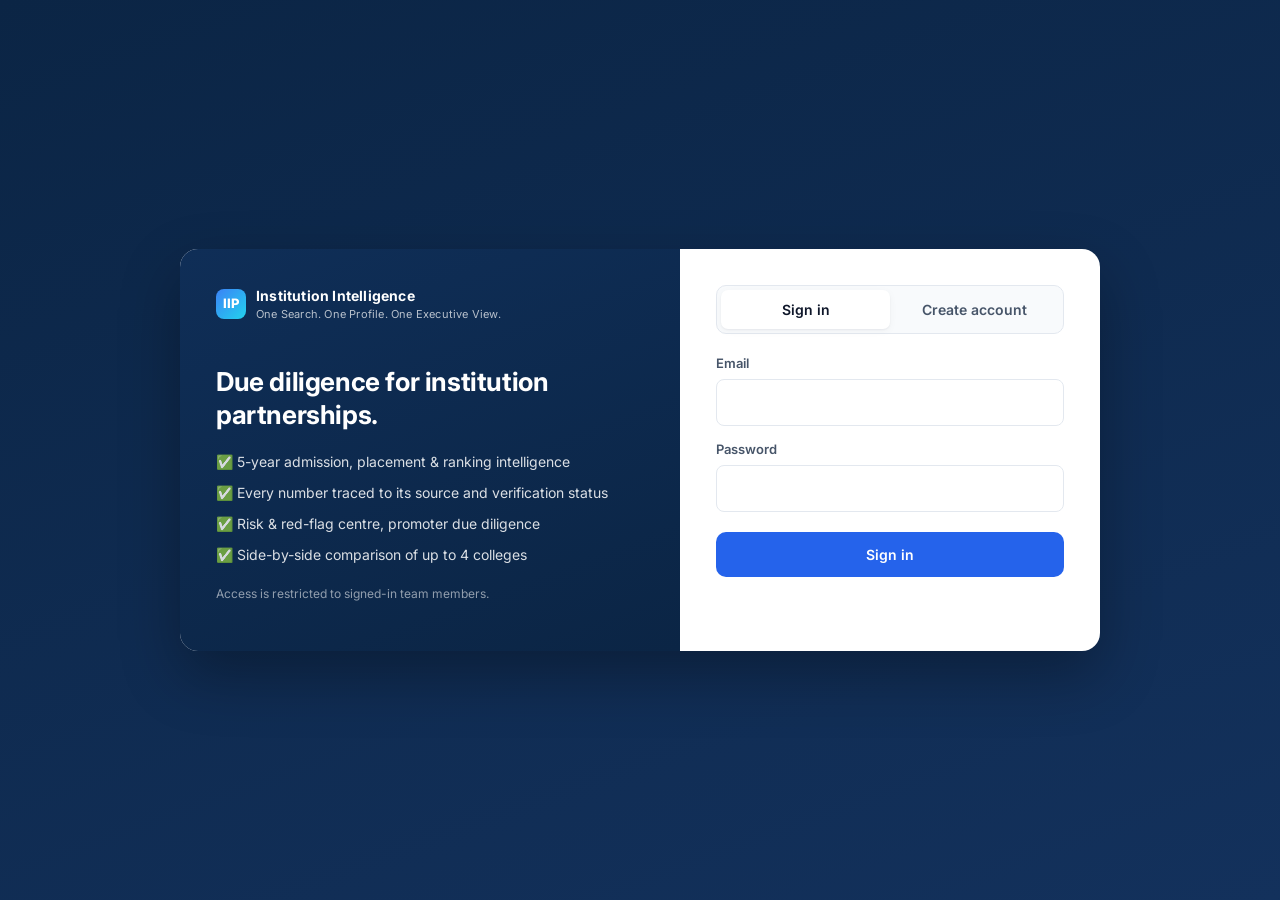
==== frontend/index.html @ e21bea40 "Institution Intelligence Platform: frontend, Flask API, Supabase schema, deploy config Co-Authored-B" ====
<!DOCTYPE html>
<html lang="en">
<head>
  <meta charset="UTF-8">
  <meta name="viewport" content="width=device-width, initial-scale=1.0">
  <title>Institution Intelligence Platform</title>
  <link rel="preconnect" href="https://fonts.googleapis.com">
  <link href="https://fonts.googleapis.com/css2?family=Inter:wght@400;500;600;700;800&display=swap" rel="stylesheet">
  <link rel="stylesheet" href="css/styles.css">
</head>
<body>
  <header class="topbar">
    <a class="logo" href="index.html">
      <span class="logo-mark">IIP</span>
      <span>Institution Intelligence<small>One Search. One Profile. One Executive View.</small></span>
    </a>
    <nav class="topnav">
      <a href="index.html" class="active">Search</a>
      <a href="compare.html">Compare</a>
    </nav>
    <div class="user-menu" id="userMenu"></div>
  </header>
  <div class="sample-banner">Showing fictional sample data. No real institutions, people or organisations are represented.</div>

  <section class="hero">
    <span class="tagline">🔎 College Intelligence</span>
    <h1>Search College / Institute / University</h1>
    <p>Verify the institution, analyse 5-year performance, identify risks and assess commercial potential.</p>
  </section>

  <div class="search-panel">
    <form class="search-row" id="searchForm" autocomplete="off">
      <input id="q" type="search" placeholder="Enter College Name / AISHE Code / University / City / Promoter" aria-label="Search institutions">
      <button class="btn" type="submit">Search</button>
    </form>
    <div class="suggest" id="suggest"></div>
    <div class="chips" id="fieldChips">
      <button type="button" class="chip active" data-field="all">All fields</button>
      <button type="button" class="chip" data-field="name">College name</button>
      <button type="button" class="chip" data-field="university">University</button>
      <button type="button" class="chip" data-field="aishe">AISHE code</button>
      <button type="button" class="chip" data-field="city">City / State</button>
      <button type="button" class="chip" data-field="promoter">Promoter / Trust</button>
    </div>
  </div>

  <main class="container">
    <div class="workflow">
      <span>Search college</span><b>→</b><span>Verify institution</span><b>→</b><span>Analyse 5-year performance</span><b>→</b>
      <span>Identify risks</span><b>→</b><span>Assess commercial potential</span><b>→</b><span>Executive brief</span><b>→</b><span>Partnership decision</span>
    </div>

    <div class="section-head" style="margin-top:28px">
      <h2 id="resultsTitle">All institutions</h2>
      <span class="muted small" id="resultsCount"></span>
    </div>
    <div class="results" id="results"><div class="loading">Loading…</div></div>

    <div class="sources-grid">
      <div class="source-layer"><h4>🏛 Government / Regulatory</h4><ul><li>UGC, AISHE, AICTE</li><li>NAAC, NIRF, NBA</li><li>Statutory councils (PCI, BCI…)</li></ul></div>
      <div class="source-layer"><h4>🎓 University</h4><ul><li>Admission / registration portal</li><li>Affiliation & approved intake</li><li>Results portal</li></ul></div>
      <div class="source-layer"><h4>🏫 Institution</h4><ul><li>Website & mandatory disclosures</li><li>Placement reports</li><li>Annual reports</li></ul></div>
      <div class="source-layer"><h4>⚖️ Public records</h4><ul><li>Court records, regulatory orders</li><li>Government notices</li><li>Trust / corporate filings</li></ul></div>
      <div class="source-layer"><h4>🔒 Internal intelligence</h4><ul><li>Campus visits</li><li>Management discussions</li><li>Financials & partnership history</li></ul></div>
    </div>
  </main>

  <div class="compare-tray" id="compareTray" hidden></div>

  <footer class="footer">Institution Intelligence Platform · College project prototype</footer>

  <script src="js/config.js"></script>
  <script src="js/utils.js"></script>
  <script src="js/auth.js"></script>
  <script src="js/api.js"></script>
  <script src="js/risk.js"></script>
  <script src="js/charts.js"></script>
  <script src="js/search.js"></script>
</body>
</html>
---- frontend/css/styles.css ----
:root {
  --bg: #f4f6fa;
  --surface: #ffffff;
  --surface-2: #f8fafc;
  --border: #e3e8ef;
  --text: #0f172a;
  --text-2: #475569;
  --muted: #94a3b8;
  --brand: #0b2545;
  --brand-2: #13315c;
  --accent: #2563eb;
  --accent-soft: #e8efff;

  --green: #15803d;  --green-soft: #e7f6ec;
  --amber: #b45309;  --amber-soft: #fdf3e2;
  --red: #b91c1c;    --red-soft: #fdecec;
  --blue: #1d4ed8;   --blue-soft: #e8efff;
  --purple: #6d28d9; --purple-soft: #f1ebfe;

  --c1: #2563eb; --c2: #93b4f5; --c3: #0d9488; --c4: #f59e0b; --c5: #8b5cf6; --c6: #94a3b8;

  --radius: 12px;
  --shadow: 0 1px 2px rgba(15, 23, 42, .05), 0 2px 8px rgba(15, 23, 42, .04);
  --font: 'Inter', system-ui, -apple-system, 'Segoe UI', Roboto, sans-serif;
}

* { box-sizing: border-box; }
html { scroll-behavior: smooth; }
body { margin: 0; font-family: var(--font); background: var(--bg); color: var(--text); font-size: 14px; line-height: 1.5; }
a { color: var(--accent); text-decoration: none; }
a:hover { text-decoration: underline; }
h1, h2, h3, h4 { margin: 0; line-height: 1.25; }
.muted { color: var(--muted); }
.small { font-size: 12px; }
.num { font-variant-numeric: tabular-nums; }

/* ---------- Top bar ---------- */
.topbar {
  background: var(--brand); color: #fff; height: 60px; padding: 0 24px;
  display: flex; align-items: center; gap: 24px; position: sticky; top: 0; z-index: 50;
}
.logo { display: flex; align-items: center; gap: 10px; color: #fff; font-weight: 700; letter-spacing: .2px; }
.logo:hover { text-decoration: none; }
.logo-mark { width: 30px; height: 30px; border-radius: 8px; background: linear-gradient(135deg, #3b82f6, #22d3ee); display: grid; place-items: center; font-size: 13px; font-weight: 800; }
.logo small { display: block; font-weight: 400; font-size: 11px; opacity: .7; }
.topbar-search { flex: 1; max-width: 420px; position: relative; }
.topbar-search input { width: 100%; padding: 9px 14px 9px 36px; border-radius: 8px; border: 1px solid rgba(255,255,255,.15); background: rgba(255,255,255,.08); color: #fff; font: inherit; }
.topbar-search input::placeholder { color: rgba(255,255,255,.55); }
.topbar-search::before { content: '🔍'; position: absolute; left: 11px; top: 8px; font-size: 13px; opacity: .7; }

.sample-banner { background: var(--amber-soft); color: var(--amber); text-align: center; font-size: 12px; padding: 6px 16px; border-bottom: 1px solid #f6dfb5; }

/* ---------- Home ---------- */
.hero { background: linear-gradient(160deg, var(--brand) 0%, var(--brand-2) 100%); color: #fff; padding: 56px 24px 88px; text-align: center; }
.hero h1 { font-size: 34px; font-weight: 800; letter-spacing: -.5px; }
.hero p { color: rgba(255,255,255,.75); margin: 10px 0 0; font-size: 15px; }
.tagline { display: inline-block; margin-bottom: 14px; padding: 4px 12px; border-radius: 999px; background: rgba(255,255,255,.1); font-size: 12px; letter-spacing: .5px; text-transform: uppercase; }

.search-panel { max-width: 820px; margin: -52px auto 0; background: var(--surface); border-radius: 16px; box-shadow: 0 12px 32px rgba(15,23,42,.12); padding: 20px; position: relative; z-index: 2; }
.search-row { display: flex; gap: 10px; }
.search-row input { flex: 1; font: inherit; font-size: 16px; padding: 14px 16px; border: 1px solid var(--border); border-radius: 10px; outline: none; }
.search-row input:focus { border-color: var(--accent); box-shadow: 0 0 0 3px var(--accent-soft); }
.btn { font: inherit; font-weight: 600; border: 0; border-radius: 10px; padding: 0 22px; cursor: pointer; background: var(--accent); color: #fff; }
.btn:hover { filter: brightness(1.08); }
.btn-ghost { background: var(--surface); color: var(--text); border: 1px solid var(--border); padding: 8px 14px; border-radius: 8px; font-weight: 500; }
.chips { display: flex; flex-wrap: wrap; gap: 8px; margin-top: 14px; }
.chip { border: 1px solid var(--border); background: var(--surface-2); border-radius: 999px; padding: 5px 12px; font: inherit; font-size: 13px; cursor: pointer; color: var(--text-2); }
.chip.active { background: var(--accent); border-color: var(--accent); color: #fff; }
.suggest { position: absolute; left: 20px; right: 20px; top: 74px; background: var(--surface); border: 1px solid var(--border); border-radius: 10px; box-shadow: var(--shadow); overflow: hidden; display: none; z-index: 5; }
.suggest a { display: flex; justify-content: space-between; padding: 10px 14px; color: var(--text); border-bottom: 1px solid var(--border); }
.suggest a:hover, .suggest a.hl { background: var(--accent-soft); text-decoration: none; }
.suggest a span { color: var(--muted); font-size: 12px; }

.container { max-width: 1180px; margin: 0 auto; padding: 32px 24px 64px; }
.section-head { display: flex; align-items: baseline; justify-content: space-between; margin-bottom: 14px; }
.section-head h2 { font-size: 18px; }

.workflow { display: flex; flex-wrap: wrap; gap: 6px; align-items: center; justify-content: center; margin: 28px 0 8px; color: var(--text-2); font-size: 12px; }
.workflow span { background: var(--surface); border: 1px solid var(--border); padding: 5px 10px; border-radius: 6px; }
.workflow b { color: var(--muted); font-weight: 400; }

.results { display: grid; grid-template-columns: repeat(auto-fill, minmax(340px, 1fr)); gap: 16px; }
.inst-card { background: var(--surface); border: 1px solid var(--border); border-radius: var(--radius); padding: 18px; box-shadow: var(--shadow); color: var(--text); display: block; transition: transform .15s, box-shadow .15s; }
.inst-card:hover { text-decoration: none; transform: translateY(-2px); box-shadow: 0 8px 20px rgba(15,23,42,.08); }
.inst-card h3 { font-size: 15px; }
.inst-card .meta { color: var(--text-2); font-size: 12px; margin: 4px 0 14px; }
.inst-card .stats { display: grid; grid-template-columns: repeat(3, 1fr); gap: 10px; border-top: 1px solid var(--border); padding-top: 12px; }
.inst-card .stats div { font-size: 11px; color: var(--muted); text-transform: uppercase; letter-spacing: .4px; }
.inst-card .stats b { display: block; font-size: 16px; color: var(--text); text-transform: none; letter-spacing: 0; }
.card-top { display: flex; justify-content: space-between; gap: 12px; align-items: flex-start; }
.empty { text-align: center; padding: 48px; color: var(--text-2); background: var(--surface); border: 1px dashed var(--border); border-radius: var(--radius); }

.sources-grid { display: grid; grid-template-columns: repeat(auto-fit, minmax(200px, 1fr)); gap: 12px; margin-top: 40px; }
.source-layer { background: var(--surface); border: 1px solid var(--border); border-radius: var(--radius); padding: 14px 16px; }
.source-layer h4 { font-size: 13px; margin-bottom: 6px; }
.source-layer ul { margin: 0; padding-left: 16px; color: var(--text-2); font-size: 12px; }

/* ---------- Pills / badges ---------- */
.pill { display: inline-flex; align-items: center; gap: 5px; padding: 3px 10px; border-radius: 999px; font-size: 12px; font-weight: 600; white-space: nowrap; }
.pill.red, .flag.critical { background: var(--red-soft); color: var(--red); }
.pill.amber, .flag.attention { background: var(--amber-soft); color: var(--amber); }
.pill.green, .flag.ok { background: var(--green-soft); color: var(--green); }
.pill.blue { background: var(--blue-soft); color: var(--blue); }
.pill.grey { background: var(--surface-2); color: var(--text-2); border: 1px solid var(--border); }

.badge { display: inline-block; font-size: 11px; font-weight: 600; padding: 2px 8px; border-radius: 6px; white-space: nowrap; }
.st-verified { background: var(--green-soft); color: var(--green); }
.st-govt { background: var(--blue-soft); color: var(--blue); }
.st-self { background: var(--amber-soft); color: var(--amber); }
.st-unverified { background: var(--red-soft); color: var(--red); }
.st-internal { background: var(--purple-soft); color: var(--purple); }

/* Evidence value with tooltip */
.ev { position: relative; cursor: help; border-bottom: 1px dotted var(--muted); white-space: nowrap; outline: none; }
.ev-dot { display: inline-block; width: 7px; height: 7px; border-radius: 50%; margin-left: 5px; vertical-align: middle; position: relative; top: -1px; }
.ev-dot.st-verified { background: var(--green); }
.ev-dot.st-govt { background: var(--blue); }
.ev-dot.st-self { background: #f59e0b; }
.ev-dot.st-unverified { background: var(--red); }
.ev-dot.st-internal { background: var(--purple); }
.ev-tip { display: none; position: absolute; bottom: calc(100% + 8px); left: 50%; transform: translateX(-50%); background: #0f172a; color: #e2e8f0; font-size: 11.5px; font-weight: 400; line-height: 1.5; padding: 8px 10px; border-radius: 8px; white-space: nowrap; z-index: 40; box-shadow: 0 6px 16px rgba(0,0,0,.2); text-align: left; }
.ev-tip b { color: #fff; }
.ev:hover .ev-tip, .ev:focus .ev-tip { display: block; }

/* ---------- Profile layout ---------- */
.layout { display: grid; grid-template-columns: 220px 1fr; gap: 24px; max-width: 1320px; margin: 0 auto; padding: 24px; }
.sidenav { position: sticky; top: 84px; align-self: start; }
.sidenav a { display: flex; gap: 10px; align-items: center; padding: 8px 12px; border-radius: 8px; color: var(--text-2); font-size: 13px; }
.sidenav a:hover { background: var(--surface); text-decoration: none; color: var(--text); }
.sidenav a.active { background: var(--accent-soft); color: var(--accent); font-weight: 600; }
.sidenav .count { margin-left: auto; font-size: 11px; font-weight: 700; padding: 0 6px; border-radius: 999px; background: var(--red-soft); color: var(--red); }
.sidenav-actions { margin-top: 16px; padding-top: 16px; border-top: 1px solid var(--border); display: grid; gap: 8px; }

.profile-head { background: var(--surface); border: 1px solid var(--border); border-radius: var(--radius); padding: 22px 24px; box-shadow: var(--shadow); display: flex; gap: 20px; justify-content: space-between; align-items: flex-start; margin-bottom: 20px; }
.profile-head h1 { font-size: 22px; letter-spacing: -.3px; }
.profile-head .meta { color: var(--text-2); margin-top: 6px; display: flex; flex-wrap: wrap; gap: 6px 16px; font-size: 13px; }
.breadcrumb { font-size: 12px; color: var(--muted); margin-bottom: 8px; }

.card { background: var(--surface); border: 1px solid var(--border); border-radius: var(--radius); box-shadow: var(--shadow); padding: 20px 22px; margin-bottom: 20px; scroll-margin-top: 80px; }
.card > h2 { font-size: 17px; display: flex; align-items: center; gap: 10px; margin-bottom: 4px; }
.card > .sub { color: var(--text-2); font-size: 13px; margin: 0 0 18px; }
.card h3 { font-size: 13px; text-transform: uppercase; letter-spacing: .5px; color: var(--text-2); margin: 22px 0 10px; }

.grid-2 { display: grid; grid-template-columns: 1fr 1fr; gap: 20px; }
.grid-3 { display: grid; grid-template-columns: repeat(3, 1fr); gap: 16px; }
.grid-4 { display: grid; grid-template-columns: repeat(4, 1fr); gap: 12px; }

.kpi { background: var(--surface-2); border: 1px solid var(--border); border-radius: 10px; padding: 12px 14px; }
.kpi .k-label { font-size: 11px; text-transform: uppercase; letter-spacing: .5px; color: var(--muted); font-weight: 600; }
.kpi .k-value { font-size: 20px; font-weight: 700; margin-top: 4px; display: flex; align-items: center; gap: 8px; }
.kpi .k-sub { font-size: 12px; color: var(--text-2); margin-top: 2px; }

.panel { border: 1px solid var(--border); border-radius: 10px; padding: 14px 16px; }
.panel h4 { font-size: 12px; text-transform: uppercase; letter-spacing: .5px; color: var(--text-2); margin-bottom: 10px; }

/* Executive view */
.exec-grid { display: grid; grid-template-columns: 1.1fr 1fr 1fr; gap: 16px; }
.kv { width: 100%; border-collapse: collapse; }
.kv td { padding: 6px 0; border-bottom: 1px solid var(--border); vertical-align: top; }
.kv tr:last-child td { border-bottom: 0; }
.kv td:first-child { color: var(--text-2); width: 50%; }
.kv td:last-child { font-weight: 600; text-align: right; }
.reg-strip { display: flex; flex-wrap: wrap; gap: 8px; }
.ceo { display: grid; grid-template-columns: repeat(5, 1fr); gap: 10px; margin-top: 16px; }
.ceo div { background: var(--brand); color: #fff; border-radius: 10px; padding: 12px; text-align: center; }
.ceo span { display: block; font-size: 11px; opacity: .7; text-transform: uppercase; letter-spacing: .5px; }
.ceo b { display: block; font-size: 15px; margin-top: 4px; }
.risk-list { list-style: none; margin: 0; padding: 0; display: grid; gap: 6px; }
.risk-list li { font-size: 13px; padding: 6px 10px; border-radius: 8px; }

.trend { font-weight: 800; }
.trend.up { color: var(--green); }
.trend.down { color: var(--red); }
.trend.flat { color: var(--amber); }

/* Tables */
.table-wrap { overflow-x: auto; }
table.data { width: 100%; border-collapse: collapse; font-size: 13px; }
table.data th { text-align: left; font-size: 11px; text-transform: uppercase; letter-spacing: .5px; color: var(--text-2); font-weight: 600; padding: 9px 10px; background: var(--surface-2); border-bottom: 1px solid var(--border); white-space: nowrap; }
table.data td { padding: 10px; border-bottom: 1px solid var(--border); }
table.data td:first-child { white-space: nowrap; }
table.data td.r, table.data th.r { text-align: right; }
table.data tr:last-child td { border-bottom: 0; }
table.data tr.dim td { color: var(--muted); }

/* Variance callout */
.variance { display: grid; grid-template-columns: repeat(3, 1fr) 1.4fr; border: 1px solid var(--border); border-radius: 10px; overflow: hidden; }
.variance > div { padding: 14px 16px; border-right: 1px solid var(--border); }
.variance > div:last-child { border-right: 0; }
.variance .k-label { font-size: 11px; text-transform: uppercase; letter-spacing: .5px; color: var(--muted); font-weight: 600; }
.variance .k-value { font-size: 20px; font-weight: 700; margin-top: 4px; }
.variance .verdict { display: flex; align-items: center; }

/* Charts */
.chart { width: 100%; height: auto; display: block; }
.chart .grid { stroke: var(--border); }
.chart .axis { fill: var(--muted); font-size: 14px; font-family: var(--font); }
.chart .pt-label { fill: var(--text-2); font-size: 13px; font-weight: 600; font-family: var(--font); }
.chart .line { fill: none; stroke-width: 2.5; }
.chart .line.dashed { stroke-dasharray: 6 5; }
.legend { display: flex; flex-wrap: wrap; gap: 14px; font-size: 12px; color: var(--text-2); margin-top: 6px; }
.legend i { display: inline-block; width: 12px; height: 10px; border-radius: 3px; margin-right: 6px; vertical-align: middle; }
.donut-wrap { display: flex; align-items: center; gap: 20px; }
.donut { width: 140px; flex-shrink: 0; }
.donut-legend { list-style: none; padding: 0; margin: 0; display: grid; gap: 6px; flex: 1; font-size: 13px; }
.donut-legend li { display: flex; align-items: center; gap: 8px; }
.donut-legend i { width: 10px; height: 10px; border-radius: 3px; }
.donut-legend b { margin-left: auto; }
.hbars { display: grid; gap: 8px; }
.hbar { display: grid; grid-template-columns: minmax(90px, 32%) 1fr 72px; gap: 10px; align-items: center; font-size: 13px; }
.hbar-label { line-height: 1.6; }
.hbar-track { height: 10px; background: var(--surface-2); border: 1px solid var(--border); border-radius: 999px; overflow: hidden; }
.hbar-fill { display: block; height: 100%; background: var(--c1); border-radius: 999px; }
.hbar-fill.warn { background: var(--c4); }
.hbar-fill.bad { background: var(--red); }
.hbar-val { text-align: right; font-variant-numeric: tabular-nums; color: var(--text-2); }
.spark { width: 90px; height: 26px; }
.spark polyline { fill: none; stroke-width: 2; }

.tag { font-size: 10px; font-weight: 700; padding: 1px 6px; border-radius: 4px; margin-left: 6px; text-transform: uppercase; }
.tag.new { background: var(--green-soft); color: var(--green); }
.tag.disc { background: var(--red-soft); color: var(--red); }

/* NIRF timeline */
.timeline { display: grid; grid-template-columns: 140px repeat(5, 1fr); align-items: center; gap: 0; border: 1px solid var(--border); border-radius: 10px; overflow: hidden; }
.timeline > div { padding: 10px 12px; border-bottom: 1px solid var(--border); font-size: 13px; text-align: center; }
.timeline > div.tl-cat { text-align: left; font-weight: 600; background: var(--surface-2); }
.timeline > div.tl-head { background: var(--surface-2); font-size: 11px; color: var(--text-2); font-weight: 600; text-transform: uppercase; }
.timeline .nr { color: var(--muted); }
.timeline .rk { font-weight: 700; color: var(--accent); }

/* Recruiter chips */
.tags { display: flex; flex-wrap: wrap; gap: 6px; }
.tags span { background: var(--surface-2); border: 1px solid var(--border); padding: 4px 10px; border-radius: 6px; font-size: 12px; }

/* Legal */
.legal-legend { display: grid; grid-template-columns: repeat(4, 1fr); gap: 8px; margin-bottom: 14px; }
.legal-legend div { font-size: 11.5px; color: var(--text-2); padding: 8px 10px; background: var(--surface-2); border-radius: 8px; border: 1px solid var(--border); }
.legal-legend b { display: block; color: var(--text); font-size: 12px; }
.ltype { font-size: 11px; font-weight: 700; padding: 2px 8px; border-radius: 6px; white-space: nowrap; }
.ltype.sev0 { background: var(--green-soft); color: var(--green); }
.ltype.sev1 { background: var(--surface-2); color: var(--text-2); border: 1px solid var(--border); }
.ltype.sev2 { background: var(--amber-soft); color: var(--amber); }
.ltype.sev3, .ltype.sev4 { background: var(--red-soft); color: var(--red); }
.people { display: grid; gap: 6px; }
.people div { display: flex; justify-content: space-between; font-size: 13px; border-bottom: 1px dashed var(--border); padding-bottom: 6px; }
.people span { color: var(--text-2); }
.callout { background: var(--surface-2); border-left: 3px solid var(--accent); padding: 10px 14px; border-radius: 0 8px 8px 0; font-size: 13px; color: var(--text-2); }

/* Risk centre */
.risk-cols { display: grid; grid-template-columns: repeat(3, 1fr); gap: 16px; }
.risk-col h4 { font-size: 13px; margin-bottom: 10px; display: flex; align-items: center; gap: 8px; }
.flag { border-radius: 10px; padding: 10px 12px; margin-bottom: 8px; }
.flag b { display: block; font-size: 13px; }
.flag p { margin: 2px 0 0; font-size: 12px; opacity: .9; }
.flag a { font-size: 11px; color: inherit; text-decoration: underline; }
.criteria { list-style: none; padding: 0; margin: 0; display: grid; gap: 4px; font-size: 13px; }

/* Source filter */
.filter-row { display: flex; gap: 8px; flex-wrap: wrap; margin-bottom: 12px; }

.loading { padding: 80px; text-align: center; color: var(--muted); }
.footer { text-align: center; color: var(--muted); font-size: 12px; padding: 24px; }

/* ---------- Top nav + user menu ---------- */
.topnav { display: flex; gap: 4px; }
.topnav a { color: rgba(255,255,255,.7); padding: 6px 12px; border-radius: 8px; font-weight: 500; }
.topnav a:hover { color: #fff; background: rgba(255,255,255,.08); text-decoration: none; }
.topnav a.active { color: #fff; background: rgba(255,255,255,.14); }
.topbar-search { margin-left: auto; }
.user-menu { margin-left: auto; display: flex; align-items: center; gap: 10px; color: #fff; font-size: 13px; white-space: nowrap; }
.topbar-search + .user-menu { margin-left: 0; }
.avatar { width: 30px; height: 30px; border-radius: 50%; background: linear-gradient(135deg, #3b82f6, #22d3ee); display: grid; place-items: center; font-weight: 700; }
.link-btn { background: none; border: 0; color: inherit; font: inherit; cursor: pointer; text-decoration: underline; opacity: .8; padding: 0; }
.link-btn:hover { opacity: 1; }
.btn { display: inline-flex; align-items: center; justify-content: center; }
a.btn:hover { text-decoration: none; }
.btn.disabled { opacity: .45; cursor: not-allowed; }
.btn-block { width: 100%; padding: 12px; }

/* ---------- Result card + compare toggle ---------- */
.inst-card { position: relative; }
.card-link { color: var(--text); }
.card-link::after { content: ''; position: absolute; inset: 0; border-radius: var(--radius); }
.card-link:hover { text-decoration: none; }
.cmp-toggle { position: relative; z-index: 1; display: inline-flex; align-items: center; gap: 6px; margin-top: 12px; font-size: 12px; color: var(--text-2); cursor: pointer; padding: 4px 10px 4px 6px; border: 1px solid var(--border); border-radius: 999px; background: var(--surface-2); }
.cmp-toggle:has(input:checked) { background: var(--accent-soft); border-color: var(--accent); color: var(--accent); font-weight: 600; }
.compare-tray { position: fixed; bottom: 20px; left: 50%; transform: translateX(-50%); z-index: 60; background: var(--brand); color: #fff; border-radius: 14px; padding: 10px 10px 10px 18px; display: flex; align-items: center; gap: 14px; box-shadow: 0 12px 32px rgba(15,23,42,.3); max-width: calc(100% - 32px); }
.compare-tray[hidden] { display: none; }
.compare-tray .tray-items { display: flex; gap: 6px; flex-wrap: wrap; }
.compare-tray .btn { padding: 9px 18px; }

/* ---------- Compare page ---------- */
.container.wide { max-width: 1320px; }
.picker { display: flex; flex-wrap: wrap; align-items: center; gap: 12px; }
.picker > p { flex-basis: 100%; }
.picker-row { display: flex; flex-wrap: wrap; gap: 8px; flex: 1; }
.picker select { font: inherit; padding: 9px 12px; border: 1px solid var(--border); border-radius: 8px; background: var(--surface); min-width: 280px; }
.pick-chip { display: inline-flex; align-items: center; gap: 8px; padding: 6px 6px 6px 12px; border: 1px solid var(--border); border-radius: 999px; background: var(--surface-2); font-weight: 500; }
.pick-chip button { border: 0; background: var(--border); width: 22px; height: 22px; border-radius: 50%; cursor: pointer; font-size: 14px; line-height: 1; color: var(--text-2); }
.pick-chip button:hover { background: var(--red-soft); color: var(--red); }
.dot { display: inline-block; width: 10px; height: 10px; border-radius: 50%; flex-shrink: 0; }
table.cmp-table th { vertical-align: top; text-transform: none; letter-spacing: 0; font-size: 13px; min-width: 200px; white-space: normal; }
.cmp-table th.row-label, .cmp-table td.row-label { min-width: 200px; color: var(--text-2); font-weight: 500; }
.cmp-head { display: flex; align-items: center; gap: 8px; font-weight: 700; }
.cmp-head a { color: var(--text); }
.cmp-table tr.group td { background: var(--surface-2); font-size: 11px; text-transform: uppercase; letter-spacing: .6px; font-weight: 700; color: var(--brand-2); padding: 8px 10px; }
.cmp-table td.best { background: var(--green-soft); font-weight: 700; }
.cmp-table td.best::after { content: ' ★'; color: var(--green); font-size: 11px; }
.cmp-flags { display: grid; gap: 16px; }
.cmp-flags h4 { display: flex; align-items: center; gap: 8px; margin-bottom: 10px; font-size: 14px; }

/* ---------- Auth page ---------- */
.auth-page { background: linear-gradient(160deg, var(--brand) 0%, var(--brand-2) 100%); min-height: 100vh; display: grid; place-items: center; padding: 24px 16px; }
.auth-shell { display: grid; grid-template-columns: 1fr 420px; max-width: 920px; width: 100%; background: var(--surface); border-radius: 18px; overflow: hidden; box-shadow: 0 24px 60px rgba(0,0,0,.3); }
.auth-brand { background: linear-gradient(160deg, #0f2e57, #0b2545); color: #fff; padding: 36px; display: flex; flex-direction: column; gap: 20px; }
.auth-brand h1 { font-size: 26px; letter-spacing: -.4px; margin-top: 24px; }
.auth-brand ul { list-style: none; padding: 0; margin: 0; display: grid; gap: 10px; color: rgba(255,255,255,.85); }
.auth-brand .small { color: rgba(255,255,255,.55); margin-top: auto; }
.auth-card { padding: 36px; }
.auth-tabs { display: grid; grid-template-columns: 1fr 1fr; background: var(--surface-2); border: 1px solid var(--border); border-radius: 10px; padding: 4px; margin-bottom: 20px; }
.auth-tabs button { font: inherit; font-weight: 600; border: 0; background: none; padding: 9px; border-radius: 7px; cursor: pointer; color: var(--text-2); }
.auth-tabs button.active { background: var(--surface); color: var(--text); box-shadow: var(--shadow); }
.auth-form { display: grid; gap: 14px; }
.auth-form[hidden] { display: none; }
.auth-form label { display: grid; gap: 6px; font-size: 13px; font-weight: 600; color: var(--text-2); }
.auth-form input { font: inherit; font-size: 15px; padding: 11px 12px; border: 1px solid var(--border); border-radius: 8px; color: var(--text); }
.auth-form input:focus { outline: none; border-color: var(--accent); box-shadow: 0 0 0 3px var(--accent-soft); }
.auth-form .hint { font-weight: 400; font-size: 12px; color: var(--muted); }
.auth-form .btn { margin-top: 6px; }
.btn:disabled { opacity: .6; cursor: wait; }
.alert { padding: 10px 12px; border-radius: 8px; font-size: 13px; margin-bottom: 14px; }
.alert.error { background: var(--red-soft); color: var(--red); }
.alert.success { background: var(--green-soft); color: var(--green); }

/* ---------- Responsive ---------- */
@media (max-width: 1100px) {
  .exec-grid { grid-template-columns: 1fr 1fr; }
  .exec-grid > :first-child { grid-column: 1 / -1; }
  .grid-4 { grid-template-columns: repeat(2, 1fr); }
}
@media (max-width: 900px) {
  .layout { grid-template-columns: 1fr; padding: 16px; }
  .sidenav { position: static; display: flex; overflow-x: auto; gap: 4px; }
  .sidenav a { white-space: nowrap; }
  .sidenav-actions { display: none; }
  .grid-2, .grid-3, .exec-grid, .risk-cols { grid-template-columns: 1fr; }
  .ceo { grid-template-columns: repeat(2, 1fr); }
  .variance { grid-template-columns: 1fr 1fr; }
  .legal-legend { grid-template-columns: 1fr 1fr; }
  .profile-head { flex-direction: column; }
  .topbar-search { display: none; }
  .topnav a { padding: 6px 8px; }
  .user-name { display: none; }
  .auth-shell { grid-template-columns: 1fr; }
  .auth-brand { display: none; }
}
@media (max-width: 560px) {
  .container { padding: 24px 16px; }
  .hero h1 { font-size: 26px; }
  .search-row { flex-direction: column; }
  .search-row .btn { padding: 12px; }
  .results { grid-template-columns: 1fr; }
  .grid-4 { grid-template-columns: 1fr 1fr; }
  .hbar { grid-template-columns: 110px 1fr 70px; }
  .timeline { grid-template-columns: 100px repeat(5, 1fr); font-size: 11px; }
}

/* ---------- Print = Executive Brief ---------- */
@media print {
  .topbar, .sidenav, .sample-banner, .no-print { display: none !important; }
  .layout { display: block; padding: 0; }
  body { background: #fff; font-size: 12px; }
  .card, .profile-head { box-shadow: none; break-inside: avoid; }
  .ev { border-bottom: 0; }
  .ev-tip { display: none !important; }
}
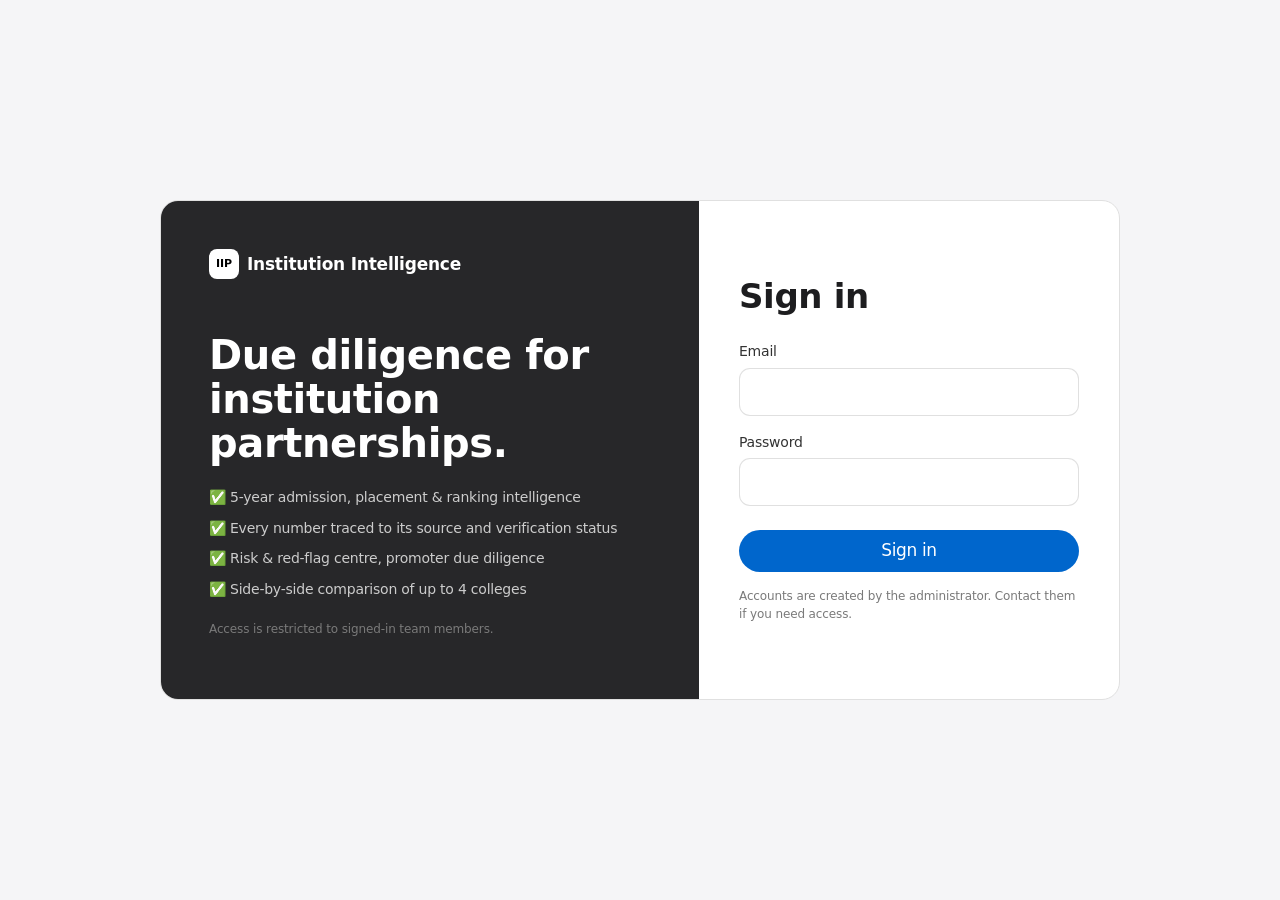
==== commit 14be88ea: "Redesign frontend: gallery-style tiles, single Action Blue accent, tight display type Co-Authored-By" ====
--- a/frontend/index.html
+++ b/frontend/index.html
@@ -5,7 +5,7 @@
   <meta name="viewport" content="width=device-width, initial-scale=1.0">
   <title>Institution Intelligence Platform</title>
   <link rel="preconnect" href="https://fonts.googleapis.com">
-  <link href="https://fonts.googleapis.com/css2?family=Inter:wght@400;500;600;700;800&display=swap" rel="stylesheet">
+  <link href="https://fonts.googleapis.com/css2?family=Inter:wght@300;400;600;700&display=swap" rel="stylesheet">
   <link rel="stylesheet" href="css/styles.css">
 </head>
 <body>
@@ -20,54 +20,59 @@
     </nav>
     <div class="user-menu" id="userMenu"></div>
   </header>
-  <div class="sample-banner">Showing fictional sample data. No real institutions, people or organisations are represented.</div>
 
-  <section class="hero">
-    <span class="tagline">🔎 College Intelligence</span>
-    <h1>Search College / Institute / University</h1>
-    <p>Verify the institution, analyse 5-year performance, identify risks and assess commercial potential.</p>
+  <section class="tile tile-parchment hero">
+    <p class="eyebrow">College Intelligence</p>
+    <h1>One search. One profile.</h1>
+    <p class="lead">Verify any institution, read five years of performance, and see the risks — before you partner.</p>
+
+    <div class="search-panel">
+      <form class="search-row" id="searchForm" autocomplete="off">
+        <input id="q" type="search" placeholder="College name, AISHE code, university, city or promoter" aria-label="Search institutions">
+        <button class="btn" type="submit">Search</button>
+      </form>
+      <div class="suggest" id="suggest"></div>
+      <div class="chips" id="fieldChips">
+        <button type="button" class="chip active" data-field="all">All fields</button>
+        <button type="button" class="chip" data-field="name">College name</button>
+        <button type="button" class="chip" data-field="university">University</button>
+        <button type="button" class="chip" data-field="aishe">AISHE code</button>
+        <button type="button" class="chip" data-field="city">City / State</button>
+        <button type="button" class="chip" data-field="promoter">Promoter / Trust</button>
+      </div>
+    </div>
+
+    <div class="workflow">
+      <span>Search</span><b>›</b><span>Verify</span><b>›</b><span>Analyse 5 years</span><b>›</b>
+      <span>Identify risks</span><b>›</b><span>Assess potential</span><b>›</b><span>Executive brief</span><b>›</b><span>Decide</span>
+    </div>
   </section>
 
-  <div class="search-panel">
-    <form class="search-row" id="searchForm" autocomplete="off">
-      <input id="q" type="search" placeholder="Enter College Name / AISHE Code / University / City / Promoter" aria-label="Search institutions">
-      <button class="btn" type="submit">Search</button>
-    </form>
-    <div class="suggest" id="suggest"></div>
-    <div class="chips" id="fieldChips">
-      <button type="button" class="chip active" data-field="all">All fields</button>
-      <button type="button" class="chip" data-field="name">College name</button>
-      <button type="button" class="chip" data-field="university">University</button>
-      <button type="button" class="chip" data-field="aishe">AISHE code</button>
-      <button type="button" class="chip" data-field="city">City / State</button>
-      <button type="button" class="chip" data-field="promoter">Promoter / Trust</button>
+  <section class="tile-light">
+    <main class="container">
+      <div class="section-head">
+        <h2 id="resultsTitle">All institutions</h2>
+        <span class="muted" id="resultsCount"></span>
+      </div>
+      <div class="results" id="results"><div class="loading">Loading…</div></div>
+    </main>
+  </section>
+
+  <section class="tile tile-dark sources-tile">
+    <h2>Every number has a source.</h2>
+    <p class="lead">Five layers of evidence, each value tagged with where it came from and whether it was verified.</p>
+    <div class="sources-grid">
+      <div class="source-layer"><h4>Government &amp; regulatory</h4><ul><li>UGC, AISHE, AICTE</li><li>NAAC, NIRF, NBA</li><li>Statutory councils</li></ul></div>
+      <div class="source-layer"><h4>University</h4><ul><li>Registration portal</li><li>Affiliation &amp; intake</li><li>Results portal</li></ul></div>
+      <div class="source-layer"><h4>Institution</h4><ul><li>Website &amp; disclosures</li><li>Placement reports</li><li>Annual reports</li></ul></div>
+      <div class="source-layer"><h4>Public records</h4><ul><li>Court records</li><li>Regulatory orders</li><li>Trust filings</li></ul></div>
+      <div class="source-layer"><h4>Internal</h4><ul><li>Campus visits</li><li>Management meetings</li><li>Financials</li></ul></div>
     </div>
-  </div>
-
-  <main class="container">
-    <div class="workflow">
-      <span>Search college</span><b>→</b><span>Verify institution</span><b>→</b><span>Analyse 5-year performance</span><b>→</b>
-      <span>Identify risks</span><b>→</b><span>Assess commercial potential</span><b>→</b><span>Executive brief</span><b>→</b><span>Partnership decision</span>
-    </div>
-
-    <div class="section-head" style="margin-top:28px">
-      <h2 id="resultsTitle">All institutions</h2>
-      <span class="muted small" id="resultsCount"></span>
-    </div>
-    <div class="results" id="results"><div class="loading">Loading…</div></div>
-
-    <div class="sources-grid">
-      <div class="source-layer"><h4>🏛 Government / Regulatory</h4><ul><li>UGC, AISHE, AICTE</li><li>NAAC, NIRF, NBA</li><li>Statutory councils (PCI, BCI…)</li></ul></div>
-      <div class="source-layer"><h4>🎓 University</h4><ul><li>Admission / registration portal</li><li>Affiliation & approved intake</li><li>Results portal</li></ul></div>
-      <div class="source-layer"><h4>🏫 Institution</h4><ul><li>Website & mandatory disclosures</li><li>Placement reports</li><li>Annual reports</li></ul></div>
-      <div class="source-layer"><h4>⚖️ Public records</h4><ul><li>Court records, regulatory orders</li><li>Government notices</li><li>Trust / corporate filings</li></ul></div>
-      <div class="source-layer"><h4>🔒 Internal intelligence</h4><ul><li>Campus visits</li><li>Management discussions</li><li>Financials & partnership history</li></ul></div>
-    </div>
-  </main>
+  </section>
 
   <div class="compare-tray" id="compareTray" hidden></div>
 
-  <footer class="footer">Institution Intelligence Platform · College project prototype</footer>
+  <footer class="footer">Institution Intelligence Platform · College project prototype · Fictional sample data — no real institutions, people or organisations are represented.</footer>
 
   <script src="js/config.js"></script>
   <script src="js/utils.js"></script>
--- a/frontend/css/styles.css
+++ b/frontend/css/styles.css
@@ -1,377 +1,550 @@
+/*
+ * Design language: photography-free "gallery" chassis — near-invisible UI,
+ * alternating light / parchment / near-black full-bleed tiles, tight display type,
+ * one interactive colour (Action Blue). Status colours are reserved for risk meaning only.
+ */
 :root {
-  --bg: #f4f6fa;
-  --surface: #ffffff;
-  --surface-2: #f8fafc;
-  --border: #e3e8ef;
-  --text: #0f172a;
-  --text-2: #475569;
-  --muted: #94a3b8;
-  --brand: #0b2545;
-  --brand-2: #13315c;
-  --accent: #2563eb;
-  --accent-soft: #e8efff;
-
-  --green: #15803d;  --green-soft: #e7f6ec;
-  --amber: #b45309;  --amber-soft: #fdf3e2;
-  --red: #b91c1c;    --red-soft: #fdecec;
-  --blue: #1d4ed8;   --blue-soft: #e8efff;
-  --purple: #6d28d9; --purple-soft: #f1ebfe;
-
-  --c1: #2563eb; --c2: #93b4f5; --c3: #0d9488; --c4: #f59e0b; --c5: #8b5cf6; --c6: #94a3b8;
-
-  --radius: 12px;
-  --shadow: 0 1px 2px rgba(15, 23, 42, .05), 0 2px 8px rgba(15, 23, 42, .04);
-  --font: 'Inter', system-ui, -apple-system, 'Segoe UI', Roboto, sans-serif;
+  /* Interactive — the single accent */
+  --primary: #0066cc;
+  --primary-focus: #0071e3;
+  --primary-on-dark: #2997ff;
+
+  /* Text */
+  --ink: #1d1d1f;
+  --ink-80: #333333;
+  --ink-48: #7a7a7a;
+  --body-on-dark: #ffffff;
+  --body-muted-dark: #cccccc;
+
+  /* Surfaces */
+  --canvas: #ffffff;
+  --parchment: #f5f5f7;
+  --pearl: #fafafc;
+  --tile-1: #272729;
+  --tile-2: #2a2a2c;
+  --tile-3: #252527;
+  --black: #000000;
+  --chip: #d2d2d7;
+
+  /* Lines */
+  --divider-soft: #f0f0f0;
+  --hairline: #e0e0e0;
+
+  /* Status (meaning only — never used for interaction) */
+  --green: #1f7a35;  --green-soft: #e8f5ec;
+  --amber: #a35200;  --amber-soft: #fdf3e3;
+  --red: #c4001a;    --red-soft: #fdecee;
+  --govt: #0066cc;   --govt-soft: #e9f1fb;
+  --purple: #7b3db5; --purple-soft: #f3ecfa;
+
+  /* Data-viz series */
+  --c1: #0066cc; --c2: #a9c8ef; --c3: #1d1d1f; --c4: #d68a00; --c5: #8e8e93; --c6: #c7c7cc;
+
+  /* Shape & type */
+  --r-xs: 5px; --r-sm: 8px; --r-md: 11px; --r-lg: 18px; --r-pill: 9999px;
+  --font-display: system-ui, -apple-system, BlinkMacSystemFont, 'Inter', 'Segoe UI', Roboto, sans-serif;
+  --font-text: system-ui, -apple-system, BlinkMacSystemFont, 'Inter', 'Segoe UI', Roboto, sans-serif;
+  --product-shadow: rgba(0, 0, 0, 0.22) 3px 5px 30px 0;
+  --page: 1280px;
+  --gutter: max(22px, calc((100% - var(--page)) / 2));
+
+  /* Legacy aliases used by inline styles in JS-rendered markup */
+  --surface: var(--canvas); --surface-2: var(--pearl); --border: var(--hairline);
+  --text: var(--ink); --text-2: var(--ink-80); --muted: var(--ink-48);
+  --accent: var(--primary); --accent-soft: #e9f1fb; --brand: var(--tile-1); --brand-2: var(--ink);
 }
 
 * { box-sizing: border-box; }
-html { scroll-behavior: smooth; }
-body { margin: 0; font-family: var(--font); background: var(--bg); color: var(--text); font-size: 14px; line-height: 1.5; }
-a { color: var(--accent); text-decoration: none; }
+html { scroll-behavior: smooth; -webkit-text-size-adjust: 100%; }
+body {
+  margin: 0; background: var(--parchment); color: var(--ink);
+  font-family: var(--font-text); font-size: 17px; line-height: 1.47; letter-spacing: -0.374px;
+  font-feature-settings: "ss03"; -webkit-font-smoothing: antialiased;
+}
+a { color: var(--primary); text-decoration: none; }
 a:hover { text-decoration: underline; }
-h1, h2, h3, h4 { margin: 0; line-height: 1.25; }
-.muted { color: var(--muted); }
-.small { font-size: 12px; }
+h1, h2, h3, h4 { margin: 0; font-family: var(--font-display); font-weight: 600; color: inherit; }
+.muted { color: var(--ink-48); }
+.small { font-size: 12px; letter-spacing: -0.12px; }
 .num { font-variant-numeric: tabular-nums; }
-
-/* ---------- Top bar ---------- */
+button { font-family: inherit; }
+:focus-visible { outline: 2px solid var(--primary-focus); outline-offset: 2px; }
+
+/* ============================================================ Global nav */
 .topbar {
-  background: var(--brand); color: #fff; height: 60px; padding: 0 24px;
-  display: flex; align-items: center; gap: 24px; position: sticky; top: 0; z-index: 50;
-}
-.logo { display: flex; align-items: center; gap: 10px; color: #fff; font-weight: 700; letter-spacing: .2px; }
+  background: var(--black); color: var(--body-on-dark); height: 44px; padding: 0 var(--gutter);
+  display: flex; align-items: center; gap: 28px; position: sticky; top: 0; z-index: 50;
+  font-size: 12px; letter-spacing: -0.12px;
+}
+.logo { display: flex; align-items: center; gap: 8px; color: var(--body-on-dark); font-size: 14px; font-weight: 600; letter-spacing: -0.224px; }
 .logo:hover { text-decoration: none; }
-.logo-mark { width: 30px; height: 30px; border-radius: 8px; background: linear-gradient(135deg, #3b82f6, #22d3ee); display: grid; place-items: center; font-size: 13px; font-weight: 800; }
-.logo small { display: block; font-weight: 400; font-size: 11px; opacity: .7; }
-.topbar-search { flex: 1; max-width: 420px; position: relative; }
-.topbar-search input { width: 100%; padding: 9px 14px 9px 36px; border-radius: 8px; border: 1px solid rgba(255,255,255,.15); background: rgba(255,255,255,.08); color: #fff; font: inherit; }
-.topbar-search input::placeholder { color: rgba(255,255,255,.55); }
-.topbar-search::before { content: '🔍'; position: absolute; left: 11px; top: 8px; font-size: 13px; opacity: .7; }
-
-.sample-banner { background: var(--amber-soft); color: var(--amber); text-align: center; font-size: 12px; padding: 6px 16px; border-bottom: 1px solid #f6dfb5; }
-
-/* ---------- Home ---------- */
-.hero { background: linear-gradient(160deg, var(--brand) 0%, var(--brand-2) 100%); color: #fff; padding: 56px 24px 88px; text-align: center; }
-.hero h1 { font-size: 34px; font-weight: 800; letter-spacing: -.5px; }
-.hero p { color: rgba(255,255,255,.75); margin: 10px 0 0; font-size: 15px; }
-.tagline { display: inline-block; margin-bottom: 14px; padding: 4px 12px; border-radius: 999px; background: rgba(255,255,255,.1); font-size: 12px; letter-spacing: .5px; text-transform: uppercase; }
-
-.search-panel { max-width: 820px; margin: -52px auto 0; background: var(--surface); border-radius: 16px; box-shadow: 0 12px 32px rgba(15,23,42,.12); padding: 20px; position: relative; z-index: 2; }
+.logo small { display: none; }
+.logo-mark {
+  width: 22px; height: 22px; border-radius: 6px; background: var(--canvas); color: var(--black);
+  display: grid; place-items: center; font-size: 9px; font-weight: 700; letter-spacing: 0;
+}
+.topnav { display: flex; gap: 22px; }
+.topnav a { color: var(--body-muted-dark); font-size: 12px; }
+.topnav a:hover { color: var(--body-on-dark); text-decoration: none; }
+.topnav a.active { color: var(--body-on-dark); }
+.topbar-search { flex: 1; max-width: 260px; margin-left: auto; position: relative; }
+.topbar-search input {
+  width: 100%; height: 28px; padding: 0 14px 0 30px; border-radius: var(--r-pill); border: 0;
+  background: var(--tile-1); color: var(--body-on-dark); font: inherit; font-size: 12px;
+}
+.topbar-search input::placeholder { color: var(--ink-48); }
+.topbar-search::before { content: '⌕'; position: absolute; left: 11px; top: 4px; font-size: 15px; color: var(--ink-48); }
+.user-menu { margin-left: auto; display: flex; align-items: center; gap: 10px; color: var(--body-muted-dark); font-size: 12px; white-space: nowrap; }
+.topbar-search + .user-menu { margin-left: 0; }
+.avatar { width: 22px; height: 22px; border-radius: 50%; background: var(--ink-80); color: var(--body-on-dark); display: grid; place-items: center; font-size: 10px; font-weight: 600; }
+.link-btn { background: none; border: 0; color: var(--body-on-dark); font: inherit; cursor: pointer; padding: 0; }
+.link-btn:hover { text-decoration: underline; }
+
+/* Frosted sub-nav */
+.subnav {
+  position: sticky; top: 44px; z-index: 45; height: 52px;
+  background: rgba(245, 245, 247, .8); -webkit-backdrop-filter: saturate(180%) blur(20px); backdrop-filter: saturate(180%) blur(20px);
+  border-bottom: 1px solid rgba(0, 0, 0, .08);
+  display: flex; align-items: center; gap: 24px; padding: 0 var(--gutter);
+}
+.subnav-title { font-family: var(--font-display); font-size: 21px; font-weight: 600; letter-spacing: 0.231px; white-space: nowrap; overflow: hidden; text-overflow: ellipsis; }
+.subnav-actions { margin-left: auto; display: flex; align-items: center; gap: 18px; font-size: 12px; }
+.subnav-actions a:not(.btn), .subnav-actions .text-btn { font-size: 12px; color: var(--ink-80); }
+.subnav .btn { padding: 4px 12px; font-size: 12px; min-height: 0; }
+
+.sample-banner {
+  background: var(--parchment); color: var(--ink-48); text-align: center;
+  font-size: 12px; letter-spacing: -0.12px; padding: 10px 16px;
+}
+
+/* ============================================================ Buttons */
+.btn {
+  display: inline-flex; align-items: center; justify-content: center; gap: 6px;
+  font: inherit; font-size: 17px; font-weight: 400; letter-spacing: -0.374px; line-height: 1.17;
+  border: 0; border-radius: var(--r-pill); padding: 11px 22px; cursor: pointer;
+  background: var(--primary); color: #fff; transition: transform .12s ease;
+}
+.btn:hover { text-decoration: none; }
+.btn:active { transform: scale(.95); }
+.btn:disabled { opacity: .5; cursor: wait; }
+.btn.disabled { opacity: .4; cursor: not-allowed; }
+.btn-block { width: 100%; }
+.btn-ghost {
+  display: inline-flex; align-items: center; justify-content: center; gap: 6px;
+  font: inherit; font-size: 14px; letter-spacing: -0.224px; cursor: pointer;
+  background: transparent; color: var(--primary); border: 1px solid var(--primary);
+  border-radius: var(--r-pill); padding: 7px 16px; transition: transform .12s ease;
+}
+.btn-ghost:hover { text-decoration: none; }
+.btn-ghost:active { transform: scale(.95); }
+.btn-ghost:disabled { color: var(--ink-48); border-color: var(--hairline); cursor: not-allowed; }
+.text-btn { background: none; border: 0; padding: 0; font: inherit; color: var(--primary); cursor: pointer; }
+.text-btn:hover { text-decoration: underline; }
+
+/* Option chips (filters) */
+.chips { display: flex; flex-wrap: wrap; justify-content: center; gap: 8px; margin-top: 18px; }
+.chip {
+  border: 1px solid var(--hairline); background: var(--canvas); border-radius: var(--r-pill);
+  padding: 7px 16px; font: inherit; font-size: 14px; letter-spacing: -0.224px; cursor: pointer; color: var(--ink);
+  transition: transform .12s ease;
+}
+.chip:active { transform: scale(.95); }
+.chip.active { border: 2px solid var(--primary-focus); padding: 6px 15px; }
+
+/* ============================================================ Tiles */
+.tile { padding: 80px 22px; text-align: center; }
+.tile-light { background: var(--canvas); }
+.tile-parchment { background: var(--parchment); }
+.tile-dark { background: var(--tile-1); color: var(--body-on-dark); }
+.tile-dark a { color: var(--primary-on-dark); }
+.tile .eyebrow { font-family: var(--font-display); font-size: 21px; font-weight: 600; letter-spacing: 0.231px; margin: 0 0 8px; }
+.tile h1 { font-size: 56px; line-height: 1.07; letter-spacing: -0.28px; }
+.tile h2 { font-size: 40px; line-height: 1.1; }
+.tile .lead { font-family: var(--font-display); font-size: 28px; font-weight: 400; line-height: 1.14; letter-spacing: 0.196px; margin: 10px 0 0; color: inherit; max-width: 860px; margin-left: auto; margin-right: auto; }
+.tile-dark .lead { color: var(--body-muted-dark); }
+
+/* ============================================================ Home */
+.hero { padding-bottom: 64px; }
+.search-panel { max-width: 720px; margin: 36px auto 0; position: relative; }
 .search-row { display: flex; gap: 10px; }
-.search-row input { flex: 1; font: inherit; font-size: 16px; padding: 14px 16px; border: 1px solid var(--border); border-radius: 10px; outline: none; }
-.search-row input:focus { border-color: var(--accent); box-shadow: 0 0 0 3px var(--accent-soft); }
-.btn { font: inherit; font-weight: 600; border: 0; border-radius: 10px; padding: 0 22px; cursor: pointer; background: var(--accent); color: #fff; }
-.btn:hover { filter: brightness(1.08); }
-.btn-ghost { background: var(--surface); color: var(--text); border: 1px solid var(--border); padding: 8px 14px; border-radius: 8px; font-weight: 500; }
-.chips { display: flex; flex-wrap: wrap; gap: 8px; margin-top: 14px; }
-.chip { border: 1px solid var(--border); background: var(--surface-2); border-radius: 999px; padding: 5px 12px; font: inherit; font-size: 13px; cursor: pointer; color: var(--text-2); }
-.chip.active { background: var(--accent); border-color: var(--accent); color: #fff; }
-.suggest { position: absolute; left: 20px; right: 20px; top: 74px; background: var(--surface); border: 1px solid var(--border); border-radius: 10px; box-shadow: var(--shadow); overflow: hidden; display: none; z-index: 5; }
-.suggest a { display: flex; justify-content: space-between; padding: 10px 14px; color: var(--text); border-bottom: 1px solid var(--border); }
-.suggest a:hover, .suggest a.hl { background: var(--accent-soft); text-decoration: none; }
-.suggest a span { color: var(--muted); font-size: 12px; }
-
-.container { max-width: 1180px; margin: 0 auto; padding: 32px 24px 64px; }
-.section-head { display: flex; align-items: baseline; justify-content: space-between; margin-bottom: 14px; }
-.section-head h2 { font-size: 18px; }
-
-.workflow { display: flex; flex-wrap: wrap; gap: 6px; align-items: center; justify-content: center; margin: 28px 0 8px; color: var(--text-2); font-size: 12px; }
-.workflow span { background: var(--surface); border: 1px solid var(--border); padding: 5px 10px; border-radius: 6px; }
-.workflow b { color: var(--muted); font-weight: 400; }
-
-.results { display: grid; grid-template-columns: repeat(auto-fill, minmax(340px, 1fr)); gap: 16px; }
-.inst-card { background: var(--surface); border: 1px solid var(--border); border-radius: var(--radius); padding: 18px; box-shadow: var(--shadow); color: var(--text); display: block; transition: transform .15s, box-shadow .15s; }
-.inst-card:hover { text-decoration: none; transform: translateY(-2px); box-shadow: 0 8px 20px rgba(15,23,42,.08); }
-.inst-card h3 { font-size: 15px; }
-.inst-card .meta { color: var(--text-2); font-size: 12px; margin: 4px 0 14px; }
-.inst-card .stats { display: grid; grid-template-columns: repeat(3, 1fr); gap: 10px; border-top: 1px solid var(--border); padding-top: 12px; }
-.inst-card .stats div { font-size: 11px; color: var(--muted); text-transform: uppercase; letter-spacing: .4px; }
-.inst-card .stats b { display: block; font-size: 16px; color: var(--text); text-transform: none; letter-spacing: 0; }
+.search-row input {
+  flex: 1; height: 50px; font: inherit; font-size: 17px; padding: 0 22px;
+  border: 1px solid rgba(0, 0, 0, .08); border-radius: var(--r-pill); background: var(--canvas); color: var(--ink); outline: none;
+}
+.search-row input:focus { border-color: var(--primary-focus); box-shadow: 0 0 0 1px var(--primary-focus); }
+.suggest {
+  position: absolute; left: 0; right: 0; top: 58px; text-align: left; background: var(--canvas);
+  border: 1px solid var(--hairline); border-radius: var(--r-lg); overflow: hidden; display: none; z-index: 5;
+}
+.suggest a { display: flex; justify-content: space-between; gap: 12px; padding: 12px 20px; color: var(--ink); font-size: 14px; letter-spacing: -0.224px; border-bottom: 1px solid var(--divider-soft); }
+.suggest a:last-child { border-bottom: 0; }
+.suggest a:hover, .suggest a.hl { background: var(--parchment); text-decoration: none; }
+.suggest a span { color: var(--ink-48); font-size: 12px; }
+
+.workflow { display: flex; flex-wrap: wrap; gap: 6px 10px; align-items: center; justify-content: center; margin: 28px auto 0; max-width: 900px; color: var(--ink-48); font-size: 12px; letter-spacing: -0.12px; }
+.workflow b { color: var(--chip); font-weight: 400; }
+
+.container { max-width: calc(var(--page) + 44px); margin: 0 auto; padding: 64px 22px; }
+
+.section-head { display: flex; align-items: baseline; justify-content: space-between; gap: 16px; margin-bottom: 24px; }
+.section-head h2 { font-size: 34px; line-height: 1.2; letter-spacing: -0.374px; }
+.section-head .muted { font-size: 14px; }
+
+.results { display: grid; grid-template-columns: repeat(auto-fill, minmax(320px, 1fr)); gap: 20px; }
+.inst-card {
+  position: relative; display: block; background: var(--canvas); color: var(--ink);
+  border: 1px solid var(--hairline); border-radius: var(--r-lg); padding: 24px;
+}
+.inst-card h3 { font-size: 17px; line-height: 1.24; letter-spacing: -0.374px; }
+.inst-card .meta { color: var(--ink-48); font-size: 14px; letter-spacing: -0.224px; line-height: 1.43; margin: 6px 0 18px; }
+.inst-card .stats { display: grid; grid-template-columns: repeat(3, 1fr); gap: 10px; border-top: 1px solid var(--divider-soft); padding-top: 16px; }
+.inst-card .stats div { font-size: 12px; color: var(--ink-48); letter-spacing: -0.12px; }
+.inst-card .stats b { display: block; font-family: var(--font-display); font-size: 24px; font-weight: 600; color: var(--ink); letter-spacing: -0.28px; margin-top: 2px; }
 .card-top { display: flex; justify-content: space-between; gap: 12px; align-items: flex-start; }
-.empty { text-align: center; padding: 48px; color: var(--text-2); background: var(--surface); border: 1px dashed var(--border); border-radius: var(--radius); }
-
-.sources-grid { display: grid; grid-template-columns: repeat(auto-fit, minmax(200px, 1fr)); gap: 12px; margin-top: 40px; }
-.source-layer { background: var(--surface); border: 1px solid var(--border); border-radius: var(--radius); padding: 14px 16px; }
-.source-layer h4 { font-size: 13px; margin-bottom: 6px; }
-.source-layer ul { margin: 0; padding-left: 16px; color: var(--text-2); font-size: 12px; }
-
-/* ---------- Pills / badges ---------- */
-.pill { display: inline-flex; align-items: center; gap: 5px; padding: 3px 10px; border-radius: 999px; font-size: 12px; font-weight: 600; white-space: nowrap; }
+.card-link { color: var(--ink); }
+.card-link::after { content: ''; position: absolute; inset: 0; border-radius: var(--r-lg); }
+.card-link:hover { text-decoration: none; color: var(--primary); }
+.cmp-toggle {
+  position: relative; z-index: 1; display: inline-flex; align-items: center; gap: 8px; margin-top: 18px;
+  font-size: 14px; letter-spacing: -0.224px; color: var(--ink); cursor: pointer;
+  padding: 6px 14px 6px 10px; border: 1px solid var(--hairline); border-radius: var(--r-pill); background: var(--canvas);
+}
+.cmp-toggle input { accent-color: var(--primary); margin: 0; }
+.cmp-toggle:has(input:checked) { border: 2px solid var(--primary-focus); padding: 5px 13px 5px 9px; }
+.empty { text-align: center; padding: 56px 24px; color: var(--ink-48); background: var(--canvas); border-radius: var(--r-lg); border: 1px solid var(--hairline); }
+
+/* Dark "sources" tile */
+.sources-tile { padding: 80px 22px; }
+.sources-grid { display: grid; grid-template-columns: repeat(auto-fit, minmax(180px, 1fr)); gap: 32px; max-width: var(--page); margin: 48px auto 0; text-align: left; }
+.source-layer h4 { font-size: 17px; letter-spacing: -0.374px; margin-bottom: 8px; color: var(--body-on-dark); }
+.source-layer ul { list-style: none; margin: 0; padding: 0; color: var(--body-muted-dark); font-size: 14px; letter-spacing: -0.224px; line-height: 1.8; }
+
+/* Floating compare bar */
+.compare-tray {
+  position: fixed; left: 0; right: 0; bottom: 0; z-index: 60; min-height: 64px;
+  background: rgba(245, 245, 247, .8); -webkit-backdrop-filter: saturate(180%) blur(20px); backdrop-filter: saturate(180%) blur(20px);
+  border-top: 1px solid rgba(0, 0, 0, .08); color: var(--ink);
+  display: flex; align-items: center; gap: 16px; padding: 12px var(--gutter); font-size: 14px;
+}
+.compare-tray[hidden] { display: none; }
+.compare-tray .tray-items { display: flex; gap: 6px; flex-wrap: wrap; flex: 1; }
+.compare-tray .link-btn { color: var(--primary); }
+
+/* ============================================================ Status pills & badges */
+.pill {
+  display: inline-flex; align-items: center; gap: 5px; padding: 4px 12px; border-radius: var(--r-pill);
+  font-size: 12px; font-weight: 600; letter-spacing: -0.12px; white-space: nowrap;
+}
 .pill.red, .flag.critical { background: var(--red-soft); color: var(--red); }
 .pill.amber, .flag.attention { background: var(--amber-soft); color: var(--amber); }
 .pill.green, .flag.ok { background: var(--green-soft); color: var(--green); }
-.pill.blue { background: var(--blue-soft); color: var(--blue); }
-.pill.grey { background: var(--surface-2); color: var(--text-2); border: 1px solid var(--border); }
-
-.badge { display: inline-block; font-size: 11px; font-weight: 600; padding: 2px 8px; border-radius: 6px; white-space: nowrap; }
+.pill.blue { background: var(--govt-soft); color: var(--govt); }
+.pill.grey { background: var(--parchment); color: var(--ink-80); }
+
+.badge { display: inline-block; font-size: 12px; font-weight: 600; letter-spacing: -0.12px; padding: 3px 10px; border-radius: var(--r-pill); white-space: nowrap; }
 .st-verified { background: var(--green-soft); color: var(--green); }
-.st-govt { background: var(--blue-soft); color: var(--blue); }
+.st-govt { background: var(--govt-soft); color: var(--govt); }
 .st-self { background: var(--amber-soft); color: var(--amber); }
 .st-unverified { background: var(--red-soft); color: var(--red); }
 .st-internal { background: var(--purple-soft); color: var(--purple); }
 
-/* Evidence value with tooltip */
-.ev { position: relative; cursor: help; border-bottom: 1px dotted var(--muted); white-space: nowrap; outline: none; }
-.ev-dot { display: inline-block; width: 7px; height: 7px; border-radius: 50%; margin-left: 5px; vertical-align: middle; position: relative; top: -1px; }
+/* Evidence value with source tooltip */
+.ev { position: relative; cursor: help; border-bottom: 1px dotted var(--chip); white-space: nowrap; outline: none; }
+.ev-dot { display: inline-block; width: 6px; height: 6px; border-radius: 50%; margin-left: 5px; vertical-align: middle; position: relative; top: -1px; }
 .ev-dot.st-verified { background: var(--green); }
-.ev-dot.st-govt { background: var(--blue); }
-.ev-dot.st-self { background: #f59e0b; }
+.ev-dot.st-govt { background: var(--govt); }
+.ev-dot.st-self { background: #e0a100; }
 .ev-dot.st-unverified { background: var(--red); }
 .ev-dot.st-internal { background: var(--purple); }
-.ev-tip { display: none; position: absolute; bottom: calc(100% + 8px); left: 50%; transform: translateX(-50%); background: #0f172a; color: #e2e8f0; font-size: 11.5px; font-weight: 400; line-height: 1.5; padding: 8px 10px; border-radius: 8px; white-space: nowrap; z-index: 40; box-shadow: 0 6px 16px rgba(0,0,0,.2); text-align: left; }
-.ev-tip b { color: #fff; }
+.ev-tip {
+  display: none; position: absolute; bottom: calc(100% + 10px); left: 50%; transform: translateX(-50%);
+  background: var(--tile-1); color: var(--body-muted-dark); font-size: 12px; font-weight: 400; letter-spacing: -0.12px; line-height: 1.5;
+  padding: 10px 12px; border-radius: var(--r-md); white-space: nowrap; z-index: 40; text-align: left;
+}
+.ev-tip b { color: var(--body-on-dark); font-weight: 600; }
 .ev:hover .ev-tip, .ev:focus .ev-tip { display: block; }
 
-/* ---------- Profile layout ---------- */
-.layout { display: grid; grid-template-columns: 220px 1fr; gap: 24px; max-width: 1320px; margin: 0 auto; padding: 24px; }
-.sidenav { position: sticky; top: 84px; align-self: start; }
-.sidenav a { display: flex; gap: 10px; align-items: center; padding: 8px 12px; border-radius: 8px; color: var(--text-2); font-size: 13px; }
-.sidenav a:hover { background: var(--surface); text-decoration: none; color: var(--text); }
-.sidenav a.active { background: var(--accent-soft); color: var(--accent); font-weight: 600; }
-.sidenav .count { margin-left: auto; font-size: 11px; font-weight: 700; padding: 0 6px; border-radius: 999px; background: var(--red-soft); color: var(--red); }
-.sidenav-actions { margin-top: 16px; padding-top: 16px; border-top: 1px solid var(--border); display: grid; gap: 8px; }
-
-.profile-head { background: var(--surface); border: 1px solid var(--border); border-radius: var(--radius); padding: 22px 24px; box-shadow: var(--shadow); display: flex; gap: 20px; justify-content: space-between; align-items: flex-start; margin-bottom: 20px; }
-.profile-head h1 { font-size: 22px; letter-spacing: -.3px; }
-.profile-head .meta { color: var(--text-2); margin-top: 6px; display: flex; flex-wrap: wrap; gap: 6px 16px; font-size: 13px; }
-.breadcrumb { font-size: 12px; color: var(--muted); margin-bottom: 8px; }
-
-.card { background: var(--surface); border: 1px solid var(--border); border-radius: var(--radius); box-shadow: var(--shadow); padding: 20px 22px; margin-bottom: 20px; scroll-margin-top: 80px; }
-.card > h2 { font-size: 17px; display: flex; align-items: center; gap: 10px; margin-bottom: 4px; }
-.card > .sub { color: var(--text-2); font-size: 13px; margin: 0 0 18px; }
-.card h3 { font-size: 13px; text-transform: uppercase; letter-spacing: .5px; color: var(--text-2); margin: 22px 0 10px; }
-
-.grid-2 { display: grid; grid-template-columns: 1fr 1fr; gap: 20px; }
-.grid-3 { display: grid; grid-template-columns: repeat(3, 1fr); gap: 16px; }
-.grid-4 { display: grid; grid-template-columns: repeat(4, 1fr); gap: 12px; }
-
-.kpi { background: var(--surface-2); border: 1px solid var(--border); border-radius: 10px; padding: 12px 14px; }
-.kpi .k-label { font-size: 11px; text-transform: uppercase; letter-spacing: .5px; color: var(--muted); font-weight: 600; }
-.kpi .k-value { font-size: 20px; font-weight: 700; margin-top: 4px; display: flex; align-items: center; gap: 8px; }
-.kpi .k-sub { font-size: 12px; color: var(--text-2); margin-top: 2px; }
-
-.panel { border: 1px solid var(--border); border-radius: 10px; padding: 14px 16px; }
-.panel h4 { font-size: 12px; text-transform: uppercase; letter-spacing: .5px; color: var(--text-2); margin-bottom: 10px; }
+/* ============================================================ Profile */
+.profile-hero { padding: 64px 22px 56px; text-align: left; }
+.profile-head { max-width: var(--page); margin: 0 auto; display: flex; gap: 32px; justify-content: space-between; align-items: flex-end; }
+.profile-head h1 { font-size: 48px; line-height: 1.08; letter-spacing: -0.28px; margin-top: 6px; }
+.profile-head .meta { color: var(--body-muted-dark); margin-top: 14px; display: flex; flex-wrap: wrap; gap: 6px 20px; font-size: 14px; letter-spacing: -0.224px; }
+.profile-head .muted { color: var(--body-muted-dark); }
+.profile-head .btn-ghost { color: var(--primary-on-dark); border-color: var(--primary-on-dark); }
+.profile-head .btn-ghost:disabled { color: var(--ink-48); border-color: var(--ink-80); }
+.breadcrumb { font-size: 12px; color: var(--body-muted-dark); letter-spacing: -0.12px; }
+.breadcrumb a { color: var(--primary-on-dark); }
+
+.layout { display: grid; grid-template-columns: 210px 1fr; gap: 40px; max-width: calc(var(--page) + 44px); margin: 0 auto; padding: 48px 22px 80px; }
+.layout > main, .layout > .sidenav { min-width: 0; }
+.sidenav { position: sticky; top: 120px; align-self: start; display: grid; gap: 2px; }
+.sidenav a { display: flex; gap: 10px; align-items: center; padding: 7px 12px; border-radius: var(--r-sm); color: var(--ink-80); font-size: 14px; letter-spacing: -0.224px; }
+.sidenav a:hover { text-decoration: none; color: var(--ink); }
+.sidenav a.active { color: var(--primary); font-weight: 600; background: var(--canvas); }
+.sidenav .count { margin-left: auto; font-size: 11px; font-weight: 600; padding: 0 7px; border-radius: var(--r-pill); background: var(--red-soft); color: var(--red); }
+.sidenav-actions { margin-top: 20px; padding-top: 20px; border-top: 1px solid var(--hairline); display: grid; gap: 10px; }
+
+.card {
+  background: var(--canvas); border: 1px solid var(--hairline); border-radius: var(--r-lg);
+  padding: 40px; margin-bottom: 24px; scroll-margin-top: 120px;
+}
+.card > h2 { font-size: 34px; line-height: 1.2; letter-spacing: -0.374px; display: flex; align-items: center; gap: 12px; margin-bottom: 6px; }
+.card > .sub { color: var(--ink-48); font-size: 17px; margin: 0 0 28px; max-width: 760px; }
+.card h3 { font-size: 21px; font-weight: 600; letter-spacing: 0.231px; color: var(--ink); margin: 40px 0 16px; display: flex; align-items: center; gap: 10px; }
+
+.grid-2 { display: grid; grid-template-columns: 1fr 1fr; gap: 24px; }
+.grid-3 { display: grid; grid-template-columns: repeat(3, 1fr); gap: 20px; }
+.grid-4 { display: grid; grid-template-columns: repeat(4, 1fr); gap: 16px; }
+.grid-2 > *, .grid-3 > *, .grid-4 > *, .exec-grid > *, .risk-cols > *, .cmp-flags > * { min-width: 0; }
+.kv td:last-child { overflow-wrap: anywhere; }
+.kv .ev { white-space: normal; }
+
+.kpi { background: var(--parchment); border-radius: var(--r-lg); padding: 20px; }
+.kpi .k-label { font-size: 14px; color: var(--ink-48); letter-spacing: -0.224px; }
+.kpi .k-value { font-family: var(--font-display); font-size: 28px; font-weight: 600; letter-spacing: -0.28px; line-height: 1.15; margin-top: 6px; display: flex; align-items: center; gap: 8px; flex-wrap: wrap; }
+.kpi .k-sub { font-size: 12px; color: var(--ink-48); margin-top: 6px; letter-spacing: -0.12px; }
+
+.panel { background: var(--canvas); border: 1px solid var(--hairline); border-radius: var(--r-lg); padding: 24px; }
+.panel h4 { font-size: 14px; font-weight: 600; letter-spacing: -0.224px; color: var(--ink-48); margin-bottom: 14px; }
 
 /* Executive view */
-.exec-grid { display: grid; grid-template-columns: 1.1fr 1fr 1fr; gap: 16px; }
-.kv { width: 100%; border-collapse: collapse; }
-.kv td { padding: 6px 0; border-bottom: 1px solid var(--border); vertical-align: top; }
+.exec-grid { display: grid; grid-template-columns: 1.1fr 1fr 1fr; gap: 20px; }
+.kv { width: 100%; border-collapse: collapse; font-size: 14px; letter-spacing: -0.224px; }
+.kv td { padding: 9px 0; border-bottom: 1px solid var(--divider-soft); vertical-align: top; }
 .kv tr:last-child td { border-bottom: 0; }
-.kv td:first-child { color: var(--text-2); width: 50%; }
+.kv td:first-child { color: var(--ink-48); width: 50%; padding-right: 12px; }
 .kv td:last-child { font-weight: 600; text-align: right; }
 .reg-strip { display: flex; flex-wrap: wrap; gap: 8px; }
-.ceo { display: grid; grid-template-columns: repeat(5, 1fr); gap: 10px; margin-top: 16px; }
-.ceo div { background: var(--brand); color: #fff; border-radius: 10px; padding: 12px; text-align: center; }
-.ceo span { display: block; font-size: 11px; opacity: .7; text-transform: uppercase; letter-spacing: .5px; }
-.ceo b { display: block; font-size: 15px; margin-top: 4px; }
+.ceo { display: grid; grid-template-columns: repeat(5, 1fr); gap: 2px; margin-top: 24px; border-radius: var(--r-lg); overflow: hidden; }
+.ceo div { background: var(--tile-1); color: var(--body-on-dark); padding: 22px 12px; text-align: center; }
+.ceo div:nth-child(even) { background: var(--tile-2); }
+.ceo span { display: block; font-size: 12px; color: var(--body-muted-dark); letter-spacing: -0.12px; }
+.ceo b { display: block; font-family: var(--font-display); font-size: 21px; font-weight: 600; letter-spacing: 0.231px; margin-top: 6px; }
+.ceo .trend.up { color: #30d158; } .ceo .trend.down { color: #ff453a; } .ceo .trend.flat { color: #ffd60a; }
 .risk-list { list-style: none; margin: 0; padding: 0; display: grid; gap: 6px; }
-.risk-list li { font-size: 13px; padding: 6px 10px; border-radius: 8px; }
-
-.trend { font-weight: 800; }
+.risk-list li { font-size: 14px; letter-spacing: -0.224px; padding: 9px 14px; border-radius: var(--r-md); margin: 0; }
+
+.trend { font-weight: 600; }
 .trend.up { color: var(--green); }
 .trend.down { color: var(--red); }
 .trend.flat { color: var(--amber); }
 
 /* Tables */
 .table-wrap { overflow-x: auto; }
-table.data { width: 100%; border-collapse: collapse; font-size: 13px; }
-table.data th { text-align: left; font-size: 11px; text-transform: uppercase; letter-spacing: .5px; color: var(--text-2); font-weight: 600; padding: 9px 10px; background: var(--surface-2); border-bottom: 1px solid var(--border); white-space: nowrap; }
-table.data td { padding: 10px; border-bottom: 1px solid var(--border); }
+table.data { width: 100%; border-collapse: collapse; font-size: 14px; letter-spacing: -0.224px; }
+table.data th {
+  text-align: left; font-size: 12px; font-weight: 600; letter-spacing: -0.12px; color: var(--ink-48);
+  padding: 10px 12px; border-bottom: 1px solid var(--hairline); white-space: nowrap; background: transparent;
+}
+table.data td { padding: 12px; border-bottom: 1px solid var(--divider-soft); }
 table.data td:first-child { white-space: nowrap; }
 table.data td.r, table.data th.r { text-align: right; }
 table.data tr:last-child td { border-bottom: 0; }
-table.data tr.dim td { color: var(--muted); }
-
-/* Variance callout */
-.variance { display: grid; grid-template-columns: repeat(3, 1fr) 1.4fr; border: 1px solid var(--border); border-radius: 10px; overflow: hidden; }
-.variance > div { padding: 14px 16px; border-right: 1px solid var(--border); }
+table.data tr.dim td { color: var(--ink-48); }
+
+/* Claim-vs-verified callout */
+.variance { display: grid; grid-template-columns: repeat(3, 1fr) 1.4fr; background: var(--parchment); border-radius: var(--r-lg); overflow: hidden; }
+.variance > div { padding: 22px 24px; border-right: 1px solid var(--hairline); }
 .variance > div:last-child { border-right: 0; }
-.variance .k-label { font-size: 11px; text-transform: uppercase; letter-spacing: .5px; color: var(--muted); font-weight: 600; }
-.variance .k-value { font-size: 20px; font-weight: 700; margin-top: 4px; }
+.variance .k-label { font-size: 14px; color: var(--ink-48); letter-spacing: -0.224px; }
+.variance .k-value { font-family: var(--font-display); font-size: 28px; font-weight: 600; letter-spacing: -0.28px; margin-top: 6px; }
 .variance .verdict { display: flex; align-items: center; }
 
 /* Charts */
 .chart { width: 100%; height: auto; display: block; }
-.chart .grid { stroke: var(--border); }
-.chart .axis { fill: var(--muted); font-size: 14px; font-family: var(--font); }
-.chart .pt-label { fill: var(--text-2); font-size: 13px; font-weight: 600; font-family: var(--font); }
-.chart .line { fill: none; stroke-width: 2.5; }
-.chart .line.dashed { stroke-dasharray: 6 5; }
-.legend { display: flex; flex-wrap: wrap; gap: 14px; font-size: 12px; color: var(--text-2); margin-top: 6px; }
-.legend i { display: inline-block; width: 12px; height: 10px; border-radius: 3px; margin-right: 6px; vertical-align: middle; }
-.donut-wrap { display: flex; align-items: center; gap: 20px; }
+.chart .grid { stroke: var(--divider-soft); }
+.chart .axis { fill: var(--ink-48); font-size: 14px; font-family: var(--font-text); }
+.chart .pt-label { fill: var(--ink-80); font-size: 13px; font-weight: 600; font-family: var(--font-text); }
+.chart .line { fill: none; stroke-width: 2.5; stroke-linecap: round; stroke-linejoin: round; }
+.chart .line.dashed { stroke-dasharray: 6 6; }
+.legend { display: flex; flex-wrap: wrap; gap: 18px; font-size: 12px; color: var(--ink-80); margin-top: 10px; letter-spacing: -0.12px; }
+.legend i { display: inline-block; width: 10px; height: 10px; border-radius: 50%; margin-right: 6px; vertical-align: middle; }
+.donut-wrap { display: flex; align-items: center; gap: 24px; }
 .donut { width: 140px; flex-shrink: 0; }
-.donut-legend { list-style: none; padding: 0; margin: 0; display: grid; gap: 6px; flex: 1; font-size: 13px; }
+.donut-legend { list-style: none; padding: 0; margin: 0; display: grid; gap: 8px; flex: 1; font-size: 14px; letter-spacing: -0.224px; }
 .donut-legend li { display: flex; align-items: center; gap: 8px; }
-.donut-legend i { width: 10px; height: 10px; border-radius: 3px; }
-.donut-legend b { margin-left: auto; }
-.hbars { display: grid; gap: 8px; }
-.hbar { display: grid; grid-template-columns: minmax(90px, 32%) 1fr 72px; gap: 10px; align-items: center; font-size: 13px; }
-.hbar-label { line-height: 1.6; }
-.hbar-track { height: 10px; background: var(--surface-2); border: 1px solid var(--border); border-radius: 999px; overflow: hidden; }
-.hbar-fill { display: block; height: 100%; background: var(--c1); border-radius: 999px; }
+.donut-legend i { width: 10px; height: 10px; border-radius: 50%; }
+.donut-legend b { margin-left: auto; font-weight: 600; }
+.hbars { display: grid; gap: 10px; }
+.hbar { display: grid; grid-template-columns: minmax(90px, 32%) 1fr 72px; gap: 14px; align-items: center; font-size: 14px; letter-spacing: -0.224px; }
+.hbar-label { line-height: 1.5; }
+.hbar-track { height: 8px; background: var(--parchment); border-radius: var(--r-pill); overflow: hidden; }
+.hbar-fill { display: block; height: 100%; background: var(--c1); border-radius: var(--r-pill); }
 .hbar-fill.warn { background: var(--c4); }
 .hbar-fill.bad { background: var(--red); }
-.hbar-val { text-align: right; font-variant-numeric: tabular-nums; color: var(--text-2); }
+.hbar-val { text-align: right; font-variant-numeric: tabular-nums; color: var(--ink-48); }
 .spark { width: 90px; height: 26px; }
 .spark polyline { fill: none; stroke-width: 2; }
 
-.tag { font-size: 10px; font-weight: 700; padding: 1px 6px; border-radius: 4px; margin-left: 6px; text-transform: uppercase; }
+.tag { font-size: 10px; font-weight: 600; padding: 2px 7px; border-radius: var(--r-pill); margin-left: 6px; letter-spacing: 0; }
 .tag.new { background: var(--green-soft); color: var(--green); }
 .tag.disc { background: var(--red-soft); color: var(--red); }
 
 /* NIRF timeline */
-.timeline { display: grid; grid-template-columns: 140px repeat(5, 1fr); align-items: center; gap: 0; border: 1px solid var(--border); border-radius: 10px; overflow: hidden; }
-.timeline > div { padding: 10px 12px; border-bottom: 1px solid var(--border); font-size: 13px; text-align: center; }
-.timeline > div.tl-cat { text-align: left; font-weight: 600; background: var(--surface-2); }
-.timeline > div.tl-head { background: var(--surface-2); font-size: 11px; color: var(--text-2); font-weight: 600; text-transform: uppercase; }
-.timeline .nr { color: var(--muted); }
-.timeline .rk { font-weight: 700; color: var(--accent); }
+.timeline { display: grid; grid-template-columns: 150px repeat(5, 1fr); align-items: stretch; background: var(--parchment); border-radius: var(--r-lg); overflow: hidden; }
+.timeline > div { padding: 14px 12px; border-bottom: 1px solid var(--hairline); font-size: 14px; letter-spacing: -0.224px; text-align: center; }
+.timeline > div.tl-cat { text-align: left; font-weight: 600; padding-left: 20px; }
+.timeline > div.tl-head { font-size: 12px; color: var(--ink-48); font-weight: 600; }
+.timeline .nr { color: var(--ink-48); }
+.timeline .rk { font-weight: 600; color: var(--ink); }
 
 /* Recruiter chips */
 .tags { display: flex; flex-wrap: wrap; gap: 6px; }
-.tags span { background: var(--surface-2); border: 1px solid var(--border); padding: 4px 10px; border-radius: 6px; font-size: 12px; }
+.tags span { background: var(--parchment); padding: 5px 12px; border-radius: var(--r-pill); font-size: 12px; letter-spacing: -0.12px; }
 
 /* Legal */
-.legal-legend { display: grid; grid-template-columns: repeat(4, 1fr); gap: 8px; margin-bottom: 14px; }
-.legal-legend div { font-size: 11.5px; color: var(--text-2); padding: 8px 10px; background: var(--surface-2); border-radius: 8px; border: 1px solid var(--border); }
-.legal-legend b { display: block; color: var(--text); font-size: 12px; }
-.ltype { font-size: 11px; font-weight: 700; padding: 2px 8px; border-radius: 6px; white-space: nowrap; }
+.legal-legend { display: grid; grid-template-columns: repeat(4, 1fr); gap: 10px; margin-bottom: 18px; }
+.legal-legend div { font-size: 12px; color: var(--ink-48); padding: 12px 14px; background: var(--parchment); border-radius: var(--r-md); letter-spacing: -0.12px; line-height: 1.45; }
+.legal-legend b { display: block; color: var(--ink); font-size: 14px; letter-spacing: -0.224px; margin-bottom: 2px; }
+.ltype { font-size: 12px; font-weight: 600; padding: 3px 10px; border-radius: var(--r-pill); white-space: nowrap; }
 .ltype.sev0 { background: var(--green-soft); color: var(--green); }
-.ltype.sev1 { background: var(--surface-2); color: var(--text-2); border: 1px solid var(--border); }
+.ltype.sev1 { background: var(--parchment); color: var(--ink-80); }
 .ltype.sev2 { background: var(--amber-soft); color: var(--amber); }
 .ltype.sev3, .ltype.sev4 { background: var(--red-soft); color: var(--red); }
-.people { display: grid; gap: 6px; }
-.people div { display: flex; justify-content: space-between; font-size: 13px; border-bottom: 1px dashed var(--border); padding-bottom: 6px; }
-.people span { color: var(--text-2); }
-.callout { background: var(--surface-2); border-left: 3px solid var(--accent); padding: 10px 14px; border-radius: 0 8px 8px 0; font-size: 13px; color: var(--text-2); }
+.people { display: grid; gap: 8px; }
+.people div { display: flex; justify-content: space-between; gap: 12px; font-size: 14px; letter-spacing: -0.224px; border-bottom: 1px solid var(--divider-soft); padding-bottom: 8px; }
+.people span { color: var(--ink-48); text-align: right; }
+.panel ul { font-size: 14px; letter-spacing: -0.224px; }
+.callout { background: var(--parchment); padding: 18px 22px; border-radius: var(--r-lg); font-size: 14px; letter-spacing: -0.224px; color: var(--ink-80); }
 
 /* Risk centre */
-.risk-cols { display: grid; grid-template-columns: repeat(3, 1fr); gap: 16px; }
-.risk-col h4 { font-size: 13px; margin-bottom: 10px; display: flex; align-items: center; gap: 8px; }
-.flag { border-radius: 10px; padding: 10px 12px; margin-bottom: 8px; }
-.flag b { display: block; font-size: 13px; }
-.flag p { margin: 2px 0 0; font-size: 12px; opacity: .9; }
-.flag a { font-size: 11px; color: inherit; text-decoration: underline; }
-.criteria { list-style: none; padding: 0; margin: 0; display: grid; gap: 4px; font-size: 13px; }
-
-/* Source filter */
-.filter-row { display: flex; gap: 8px; flex-wrap: wrap; margin-bottom: 12px; }
-
-.loading { padding: 80px; text-align: center; color: var(--muted); }
-.footer { text-align: center; color: var(--muted); font-size: 12px; padding: 24px; }
-
-/* ---------- Top nav + user menu ---------- */
-.topnav { display: flex; gap: 4px; }
-.topnav a { color: rgba(255,255,255,.7); padding: 6px 12px; border-radius: 8px; font-weight: 500; }
-.topnav a:hover { color: #fff; background: rgba(255,255,255,.08); text-decoration: none; }
-.topnav a.active { color: #fff; background: rgba(255,255,255,.14); }
-.topbar-search { margin-left: auto; }
-.user-menu { margin-left: auto; display: flex; align-items: center; gap: 10px; color: #fff; font-size: 13px; white-space: nowrap; }
-.topbar-search + .user-menu { margin-left: 0; }
-.avatar { width: 30px; height: 30px; border-radius: 50%; background: linear-gradient(135deg, #3b82f6, #22d3ee); display: grid; place-items: center; font-weight: 700; }
-.link-btn { background: none; border: 0; color: inherit; font: inherit; cursor: pointer; text-decoration: underline; opacity: .8; padding: 0; }
-.link-btn:hover { opacity: 1; }
-.btn { display: inline-flex; align-items: center; justify-content: center; }
-a.btn:hover { text-decoration: none; }
-.btn.disabled { opacity: .45; cursor: not-allowed; }
-.btn-block { width: 100%; padding: 12px; }
-
-/* ---------- Result card + compare toggle ---------- */
-.inst-card { position: relative; }
-.card-link { color: var(--text); }
-.card-link::after { content: ''; position: absolute; inset: 0; border-radius: var(--radius); }
-.card-link:hover { text-decoration: none; }
-.cmp-toggle { position: relative; z-index: 1; display: inline-flex; align-items: center; gap: 6px; margin-top: 12px; font-size: 12px; color: var(--text-2); cursor: pointer; padding: 4px 10px 4px 6px; border: 1px solid var(--border); border-radius: 999px; background: var(--surface-2); }
-.cmp-toggle:has(input:checked) { background: var(--accent-soft); border-color: var(--accent); color: var(--accent); font-weight: 600; }
-.compare-tray { position: fixed; bottom: 20px; left: 50%; transform: translateX(-50%); z-index: 60; background: var(--brand); color: #fff; border-radius: 14px; padding: 10px 10px 10px 18px; display: flex; align-items: center; gap: 14px; box-shadow: 0 12px 32px rgba(15,23,42,.3); max-width: calc(100% - 32px); }
-.compare-tray[hidden] { display: none; }
-.compare-tray .tray-items { display: flex; gap: 6px; flex-wrap: wrap; }
-.compare-tray .btn { padding: 9px 18px; }
-
-/* ---------- Compare page ---------- */
-.container.wide { max-width: 1320px; }
-.picker { display: flex; flex-wrap: wrap; align-items: center; gap: 12px; }
+.risk-cols { display: grid; grid-template-columns: repeat(3, 1fr); gap: 20px; }
+.risk-col h4 { font-size: 17px; margin-bottom: 14px; display: flex; align-items: center; gap: 8px; }
+.flag { border-radius: var(--r-md); padding: 14px 16px; margin-bottom: 10px; }
+.flag b { display: block; font-size: 14px; font-weight: 600; letter-spacing: -0.224px; }
+.flag p { margin: 4px 0 0; font-size: 12px; letter-spacing: -0.12px; line-height: 1.45; opacity: .95; }
+.flag a { display: inline-block; margin-top: 6px; font-size: 12px; color: var(--primary); }
+.criteria { list-style: none; padding: 0; margin: 0; display: grid; gap: 6px; font-size: 14px; letter-spacing: -0.224px; }
+
+.filter-row { display: flex; gap: 8px; flex-wrap: wrap; margin-bottom: 16px; }
+.filter-row .chip { padding: 5px 14px; font-size: 12px; }
+.filter-row .chip.active { padding: 4px 13px; }
+
+.loading { padding: 96px 24px; text-align: center; color: var(--ink-48); }
+
+/* Footer */
+.footer {
+  background: var(--parchment); color: var(--ink-48); font-size: 12px; letter-spacing: -0.12px;
+  padding: 24px 22px 40px; text-align: center; border-top: 1px solid var(--hairline);
+}
+
+/* ============================================================ Compare */
+.picker { display: flex; flex-wrap: wrap; align-items: center; gap: 14px; padding: 28px 32px; }
 .picker > p { flex-basis: 100%; }
 .picker-row { display: flex; flex-wrap: wrap; gap: 8px; flex: 1; }
-.picker select { font: inherit; padding: 9px 12px; border: 1px solid var(--border); border-radius: 8px; background: var(--surface); min-width: 280px; }
-.pick-chip { display: inline-flex; align-items: center; gap: 8px; padding: 6px 6px 6px 12px; border: 1px solid var(--border); border-radius: 999px; background: var(--surface-2); font-weight: 500; }
-.pick-chip button { border: 0; background: var(--border); width: 22px; height: 22px; border-radius: 50%; cursor: pointer; font-size: 14px; line-height: 1; color: var(--text-2); }
-.pick-chip button:hover { background: var(--red-soft); color: var(--red); }
+.picker select {
+  font: inherit; font-size: 14px; height: 40px; padding: 0 18px; border: 1px solid rgba(0, 0, 0, .08);
+  border-radius: var(--r-pill); background: var(--canvas); color: var(--primary); min-width: 260px; cursor: pointer;
+}
+.pick-chip {
+  display: inline-flex; align-items: center; gap: 8px; padding: 6px 6px 6px 14px; font-size: 14px; letter-spacing: -0.224px;
+  border: 1px solid var(--hairline); border-radius: var(--r-pill); background: var(--canvas);
+}
+.pick-chip button {
+  border: 0; background: rgba(210, 210, 215, .64); color: var(--ink); width: 24px; height: 24px; border-radius: 50%;
+  cursor: pointer; font-size: 14px; line-height: 1; transition: transform .12s ease;
+}
+.pick-chip button:active { transform: scale(.9); }
 .dot { display: inline-block; width: 10px; height: 10px; border-radius: 50%; flex-shrink: 0; }
-table.cmp-table th { vertical-align: top; text-transform: none; letter-spacing: 0; font-size: 13px; min-width: 200px; white-space: normal; }
-.cmp-table th.row-label, .cmp-table td.row-label { min-width: 200px; color: var(--text-2); font-weight: 500; }
-.cmp-head { display: flex; align-items: center; gap: 8px; font-weight: 700; }
-.cmp-head a { color: var(--text); }
-.cmp-table tr.group td { background: var(--surface-2); font-size: 11px; text-transform: uppercase; letter-spacing: .6px; font-weight: 700; color: var(--brand-2); padding: 8px 10px; }
-.cmp-table td.best { background: var(--green-soft); font-weight: 700; }
+table.cmp-table th { vertical-align: top; font-size: 14px; letter-spacing: -0.224px; color: var(--ink); min-width: 200px; white-space: normal; padding: 14px 12px; }
+.cmp-table th.row-label, .cmp-table td.row-label { min-width: 200px; color: var(--ink-48); font-weight: 400; }
+.cmp-head { display: flex; align-items: center; gap: 8px; font-weight: 600; font-size: 17px; letter-spacing: -0.374px; }
+.cmp-head a { color: var(--ink); }
+.cmp-table tr.group td { background: var(--parchment); font-size: 14px; font-weight: 600; letter-spacing: -0.224px; color: var(--ink); padding: 12px; }
+.cmp-table td.best { background: var(--green-soft); font-weight: 600; }
 .cmp-table td.best::after { content: ' ★'; color: var(--green); font-size: 11px; }
-.cmp-flags { display: grid; gap: 16px; }
-.cmp-flags h4 { display: flex; align-items: center; gap: 8px; margin-bottom: 10px; font-size: 14px; }
-
-/* ---------- Auth page ---------- */
-.auth-page { background: linear-gradient(160deg, var(--brand) 0%, var(--brand-2) 100%); min-height: 100vh; display: grid; place-items: center; padding: 24px 16px; }
-.auth-shell { display: grid; grid-template-columns: 1fr 420px; max-width: 920px; width: 100%; background: var(--surface); border-radius: 18px; overflow: hidden; box-shadow: 0 24px 60px rgba(0,0,0,.3); }
-.auth-brand { background: linear-gradient(160deg, #0f2e57, #0b2545); color: #fff; padding: 36px; display: flex; flex-direction: column; gap: 20px; }
-.auth-brand h1 { font-size: 26px; letter-spacing: -.4px; margin-top: 24px; }
-.auth-brand ul { list-style: none; padding: 0; margin: 0; display: grid; gap: 10px; color: rgba(255,255,255,.85); }
-.auth-brand .small { color: rgba(255,255,255,.55); margin-top: auto; }
-.auth-card { padding: 36px; }
-.auth-tabs { display: grid; grid-template-columns: 1fr 1fr; background: var(--surface-2); border: 1px solid var(--border); border-radius: 10px; padding: 4px; margin-bottom: 20px; }
-.auth-tabs button { font: inherit; font-weight: 600; border: 0; background: none; padding: 9px; border-radius: 7px; cursor: pointer; color: var(--text-2); }
-.auth-tabs button.active { background: var(--surface); color: var(--text); box-shadow: var(--shadow); }
-.auth-form { display: grid; gap: 14px; }
+.cmp-flags { display: grid; gap: 20px; }
+.cmp-flags h4 { display: flex; align-items: center; gap: 8px; margin-bottom: 12px; font-size: 17px; }
+
+/* ============================================================ Sign-in */
+.auth-page { background: var(--parchment); min-height: 100vh; display: grid; place-items: center; padding: 24px 16px; }
+.auth-shell {
+  display: grid; grid-template-columns: 1fr 420px; max-width: 960px; width: 100%;
+  background: var(--canvas); border: 1px solid var(--hairline); border-radius: var(--r-lg); overflow: hidden;
+}
+.auth-brand { background: var(--tile-1); color: var(--body-on-dark); padding: 48px; display: flex; flex-direction: column; gap: 22px; }
+.auth-brand .logo-mark { width: 30px; height: 30px; font-size: 11px; border-radius: 8px; }
+.auth-brand .logo { font-size: 17px; }
+.auth-brand h1 { font-size: 40px; line-height: 1.1; margin-top: 32px; }
+.auth-brand ul { list-style: none; padding: 0; margin: 0; display: grid; gap: 10px; color: var(--body-muted-dark); font-size: 14px; letter-spacing: -0.224px; }
+.auth-brand .small { color: var(--ink-48); margin-top: auto; }
+.auth-card { padding: 48px 40px; display: flex; flex-direction: column; justify-content: center; }
+.auth-title { font-size: 34px; line-height: 1.2; letter-spacing: -0.374px; margin: 0 0 24px; }
+.auth-form { display: grid; gap: 16px; }
 .auth-form[hidden] { display: none; }
-.auth-form label { display: grid; gap: 6px; font-size: 13px; font-weight: 600; color: var(--text-2); }
-.auth-form input { font: inherit; font-size: 15px; padding: 11px 12px; border: 1px solid var(--border); border-radius: 8px; color: var(--text); }
-.auth-form input:focus { outline: none; border-color: var(--accent); box-shadow: 0 0 0 3px var(--accent-soft); }
-.auth-form .hint { font-weight: 400; font-size: 12px; color: var(--muted); }
-.auth-form .btn { margin-top: 6px; }
-.btn:disabled { opacity: .6; cursor: wait; }
-.alert { padding: 10px 12px; border-radius: 8px; font-size: 13px; margin-bottom: 14px; }
+.auth-form label { display: grid; gap: 6px; font-size: 14px; color: var(--ink-80); letter-spacing: -0.224px; }
+.auth-form input {
+  font: inherit; font-size: 17px; height: 48px; padding: 0 18px; color: var(--ink);
+  border: 1px solid rgba(0, 0, 0, .12); border-radius: var(--r-md); background: var(--canvas);
+}
+.auth-form input:focus { outline: none; border-color: var(--primary-focus); box-shadow: 0 0 0 1px var(--primary-focus); }
+.auth-form .btn { margin-top: 8px; }
+.alert { padding: 12px 16px; border-radius: var(--r-md); font-size: 14px; letter-spacing: -0.224px; margin-bottom: 16px; }
 .alert.error { background: var(--red-soft); color: var(--red); }
-.alert.success { background: var(--green-soft); color: var(--green); }
-
-/* ---------- Responsive ---------- */
-@media (max-width: 1100px) {
+
+/* ============================================================ Responsive */
+@media (max-width: 1068px) {
+  .tile h1 { font-size: 40px; line-height: 1.1; }
+  .tile .lead { font-size: 24px; }
   .exec-grid { grid-template-columns: 1fr 1fr; }
   .exec-grid > :first-child { grid-column: 1 / -1; }
   .grid-4 { grid-template-columns: repeat(2, 1fr); }
-}
-@media (max-width: 900px) {
-  .layout { grid-template-columns: 1fr; padding: 16px; }
-  .sidenav { position: static; display: flex; overflow-x: auto; gap: 4px; }
+  .profile-head h1 { font-size: 40px; }
+}
+@media (max-width: 833px) {
+  .layout { grid-template-columns: 1fr; padding: 24px 16px 64px; gap: 16px; }
+  .sidenav { position: sticky; top: 96px; z-index: 40; display: flex; overflow-x: auto; gap: 4px; background: var(--parchment); padding: 8px 0; }
   .sidenav a { white-space: nowrap; }
   .sidenav-actions { display: none; }
   .grid-2, .grid-3, .exec-grid, .risk-cols { grid-template-columns: 1fr; }
   .ceo { grid-template-columns: repeat(2, 1fr); }
   .variance { grid-template-columns: 1fr 1fr; }
+  .variance > div { border-bottom: 1px solid var(--hairline); }
   .legal-legend { grid-template-columns: 1fr 1fr; }
-  .profile-head { flex-direction: column; }
+  .profile-head { flex-direction: column; align-items: flex-start; }
+  .profile-head > div:last-child { text-align: left !important; }
+  .topbar { gap: 18px; }
   .topbar-search { display: none; }
-  .topnav a { padding: 6px 8px; }
   .user-name { display: none; }
+  .card { padding: 28px 22px; }
+  .card > h2, .section-head h2 { font-size: 28px; }
   .auth-shell { grid-template-columns: 1fr; }
   .auth-brand { display: none; }
 }
-@media (max-width: 560px) {
-  .container { padding: 24px 16px; }
-  .hero h1 { font-size: 26px; }
+@media (max-width: 640px) {
+  .tile { padding: 56px 16px; }
+  .tile h1 { font-size: 34px; }
+  .tile .lead { font-size: 21px; }
+  .container { padding: 40px 16px; }
   .search-row { flex-direction: column; }
-  .search-row .btn { padding: 12px; }
+  .search-row input { flex: none; }
+  .logo > span:last-child { display: none; }
+  .compare-tray .tray-items { display: none; }
+  .compare-tray > span:first-child { flex: 1; }
   .results { grid-template-columns: 1fr; }
   .grid-4 { grid-template-columns: 1fr 1fr; }
-  .hbar { grid-template-columns: 110px 1fr 70px; }
-  .timeline { grid-template-columns: 100px repeat(5, 1fr); font-size: 11px; }
-}
-
-/* ---------- Print = Executive Brief ---------- */
+  .hbar { grid-template-columns: 110px 1fr 64px; }
+  .timeline { grid-template-columns: 100px repeat(5, 1fr); }
+  .timeline > div { font-size: 12px; padding: 12px 6px; }
+  .subnav-title { font-size: 17px; }
+  .subnav-actions a:not(.btn) { display: none; }
+  .profile-head h1 { font-size: 32px; }
+  .compare-tray { padding: 12px 16px; flex-wrap: wrap; }
+  .auth-card { padding: 36px 24px; }
+}
+@media (max-width: 419px) {
+  .tile h1 { font-size: 28px; }
+  .topnav { gap: 14px; }
+}
+
+/* ============================================================ Print = Executive Brief */
 @media print {
-  .topbar, .sidenav, .sample-banner, .no-print { display: none !important; }
+  .topbar, .subnav, .sidenav, .sample-banner, .no-print, .compare-tray { display: none !important; }
   .layout { display: block; padding: 0; }
   body { background: #fff; font-size: 12px; }
-  .card, .profile-head { box-shadow: none; break-inside: avoid; }
+  .profile-hero { background: #fff !important; color: var(--ink) !important; padding: 0 0 16px; }
+  .profile-head .meta, .breadcrumb { color: var(--ink-48) !important; }
+  .card { border: 0; padding: 12px 0; break-inside: avoid; }
   .ev { border-bottom: 0; }
   .ev-tip { display: none !important; }
 }
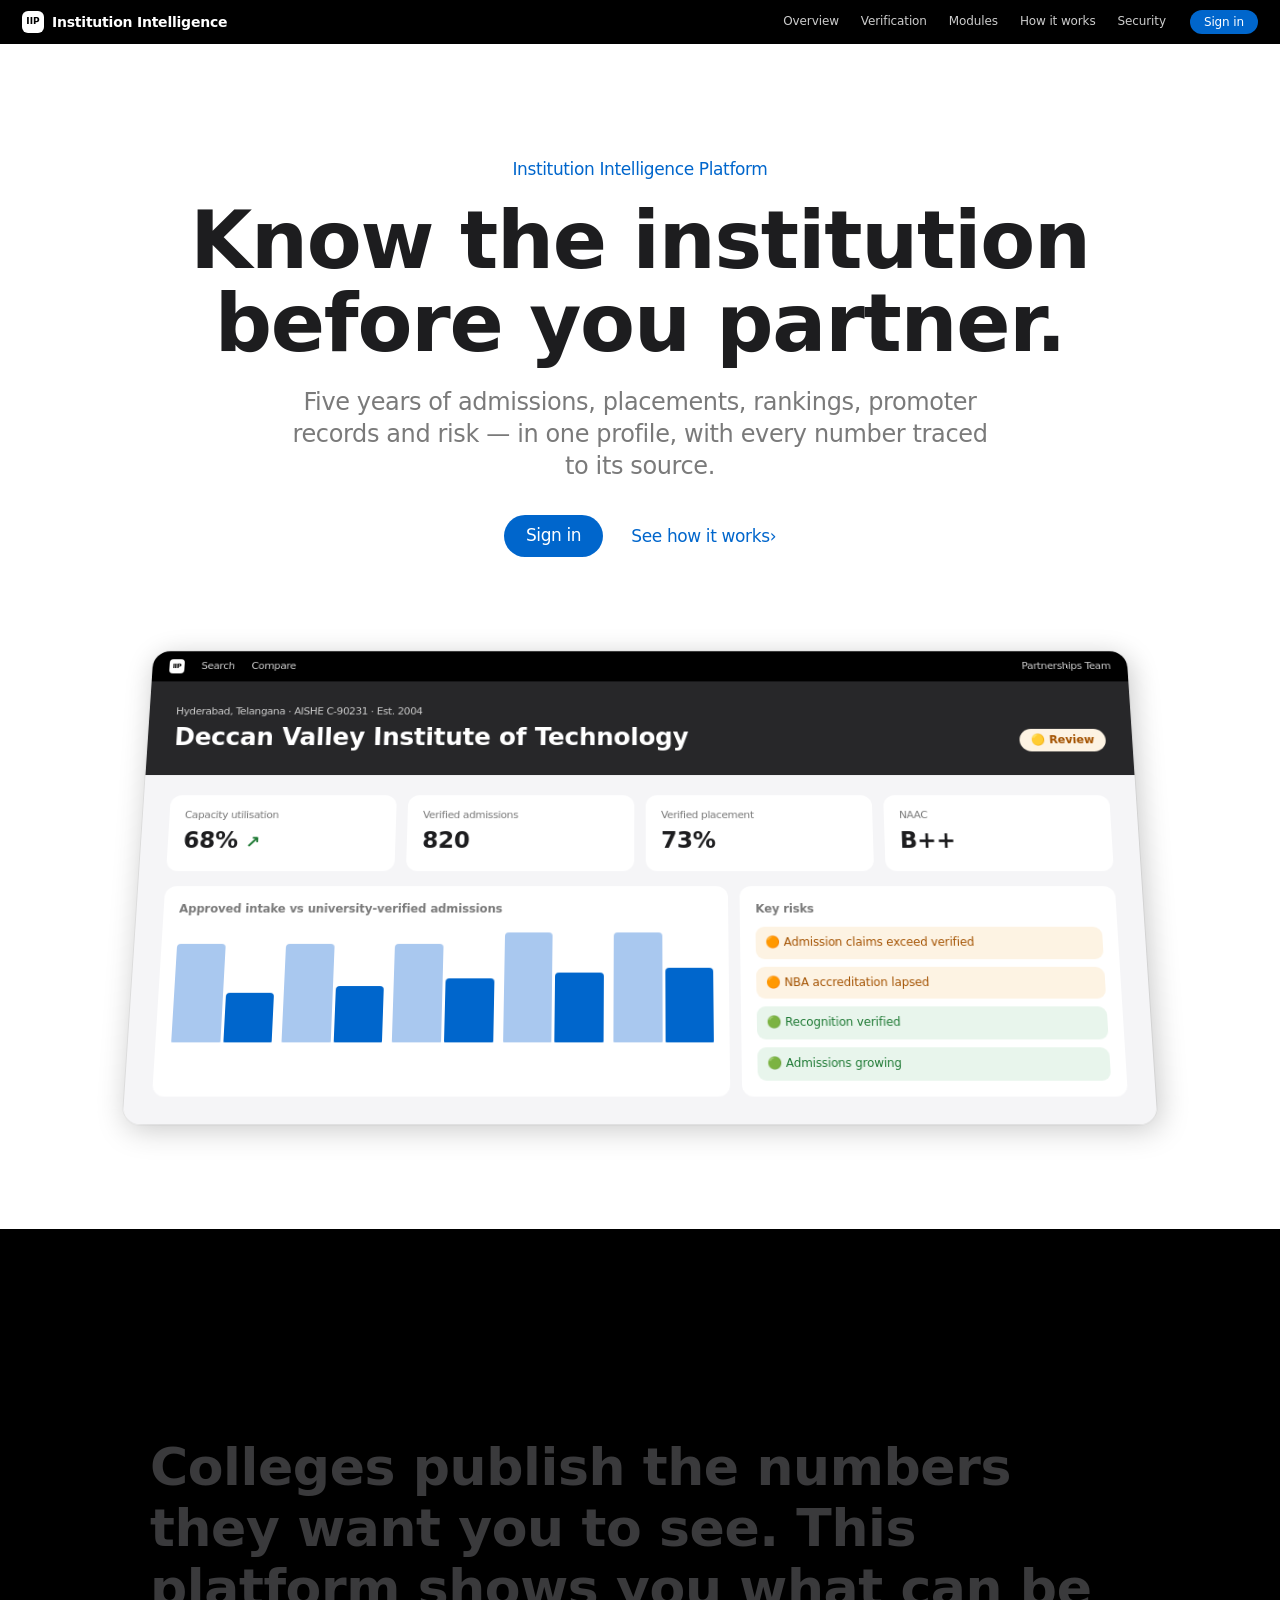
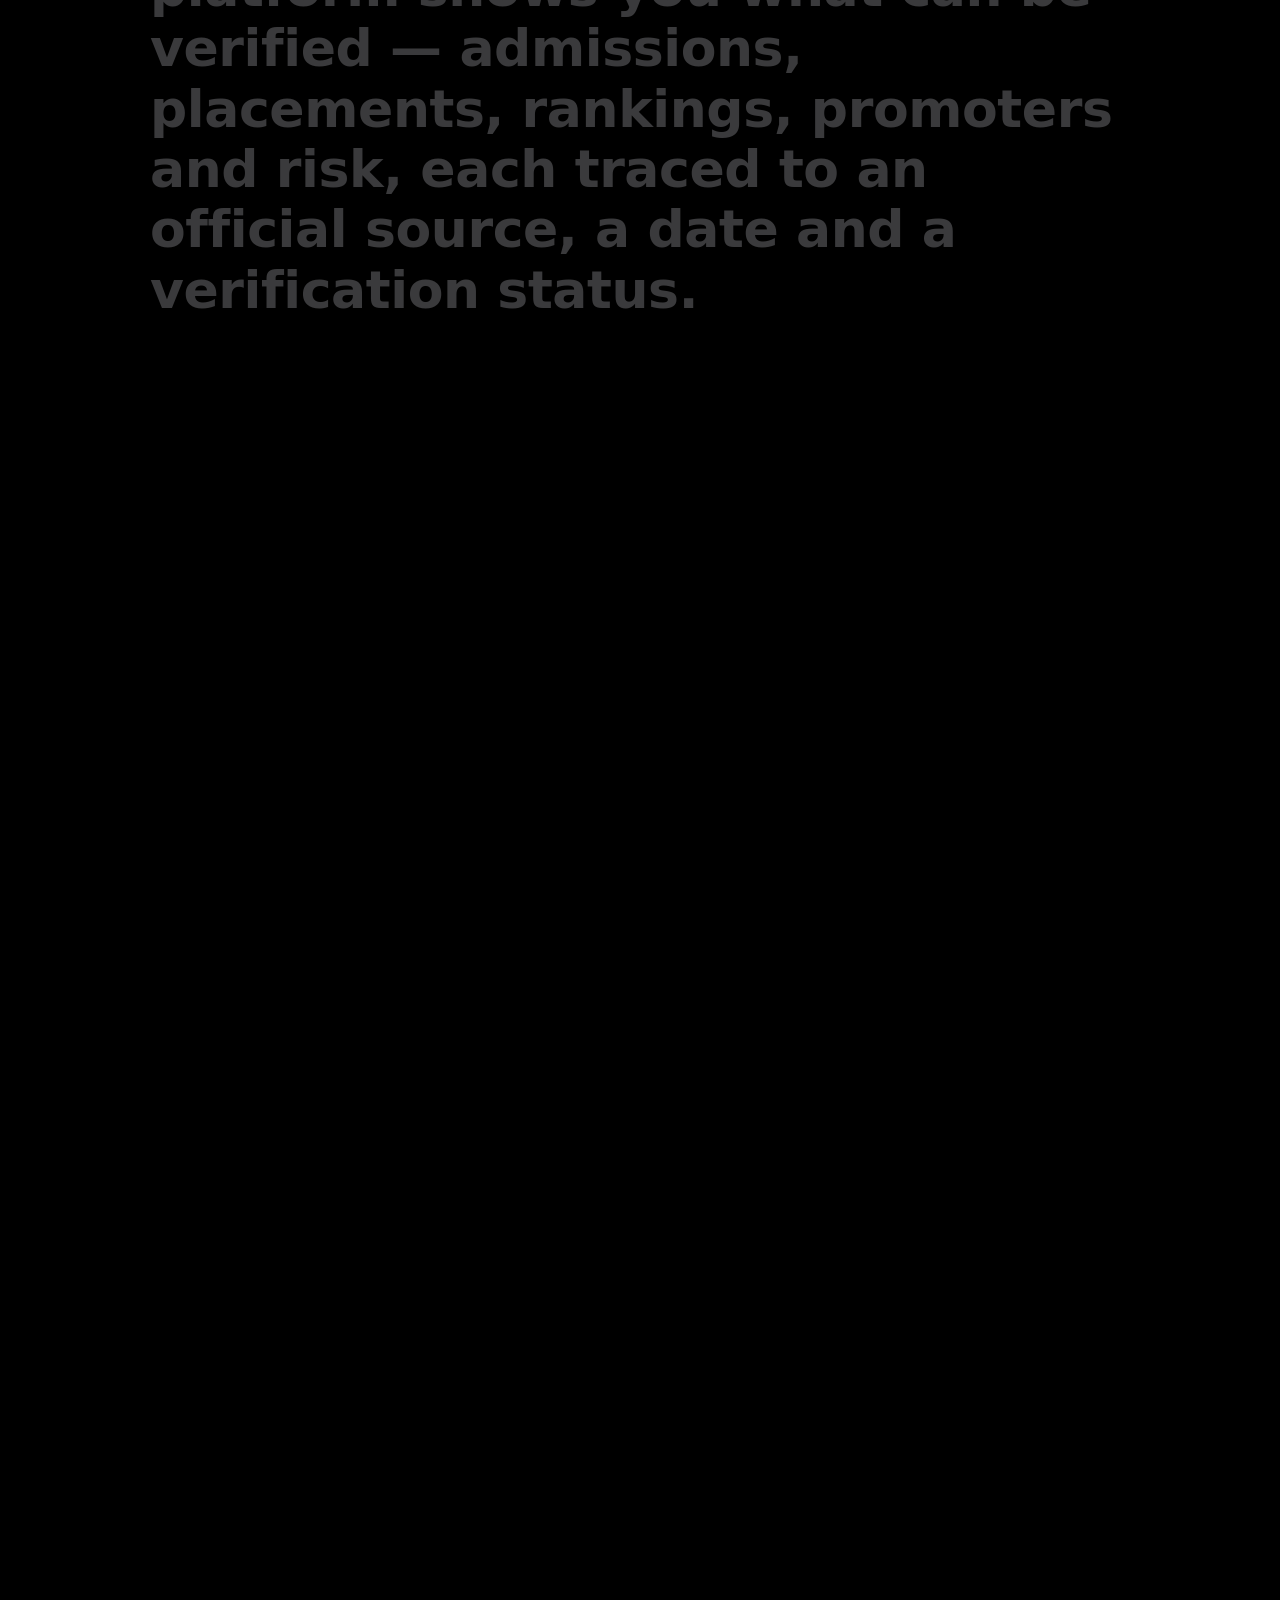
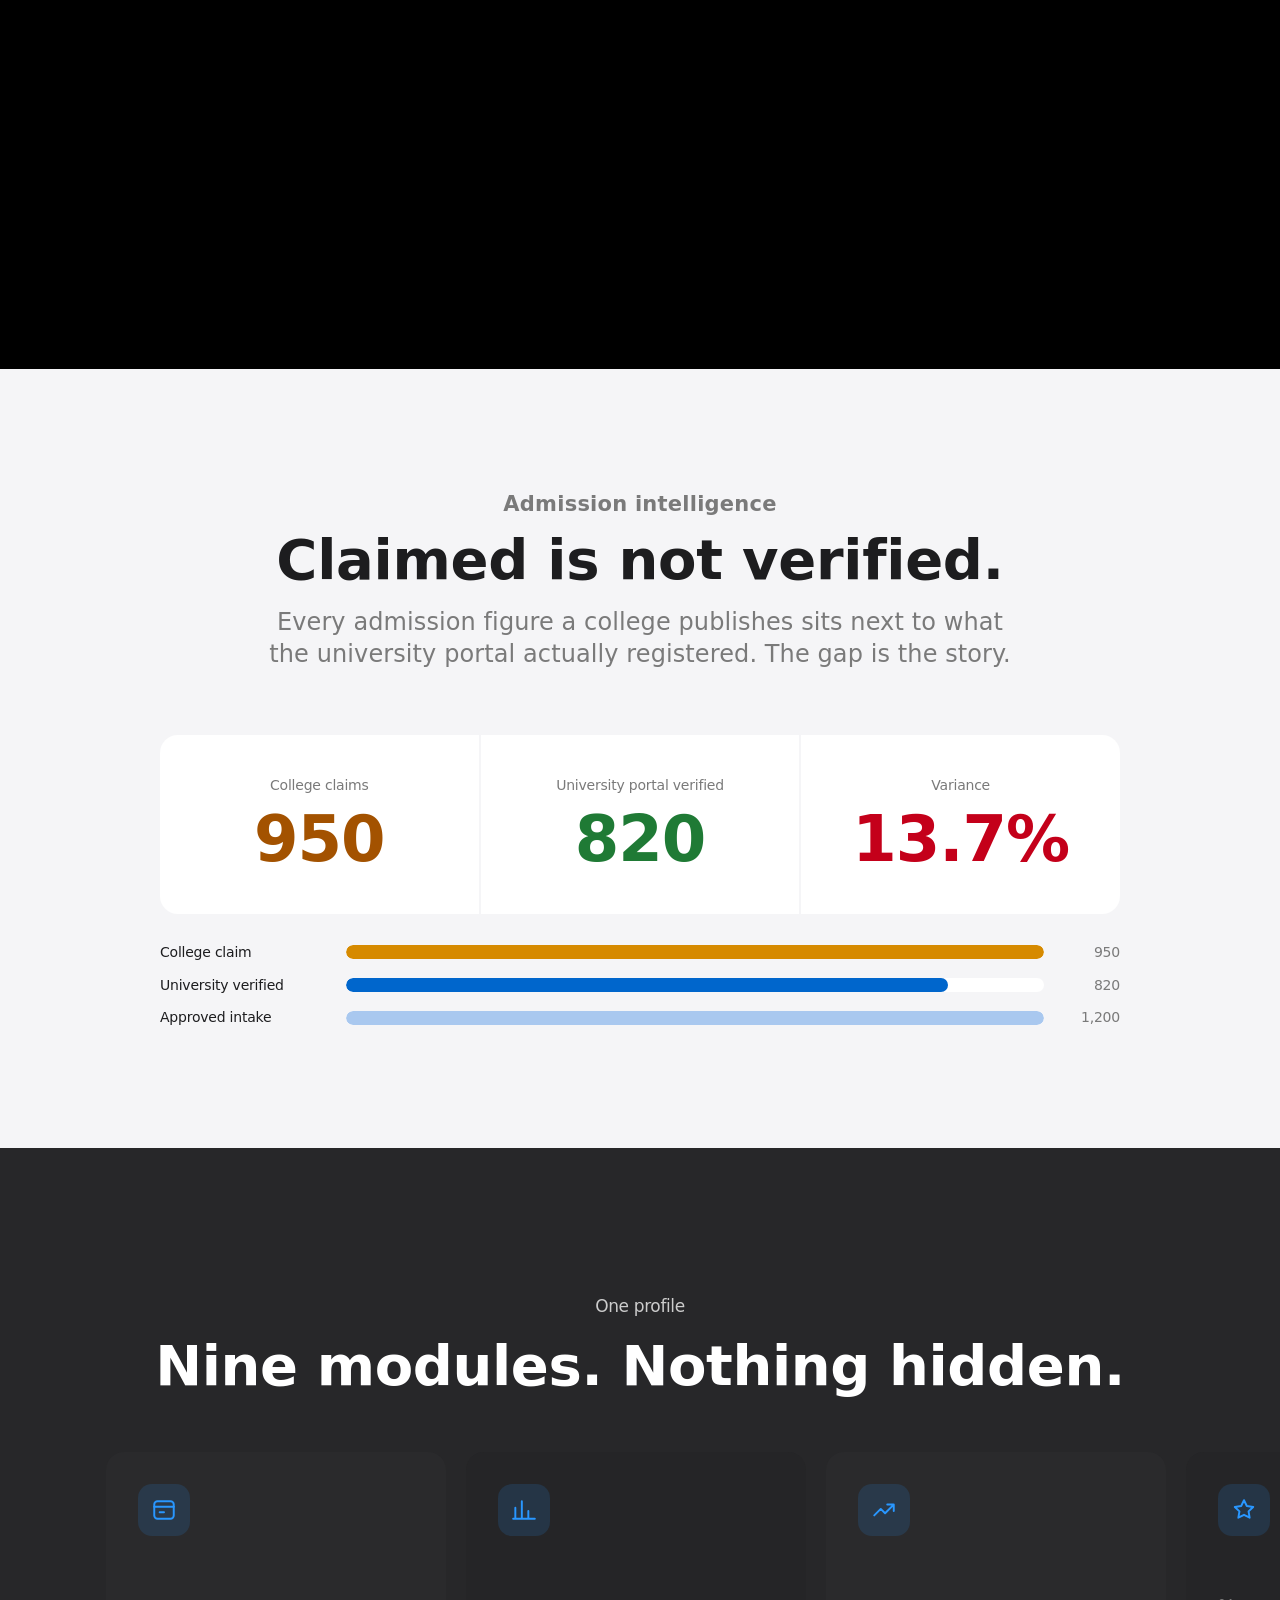
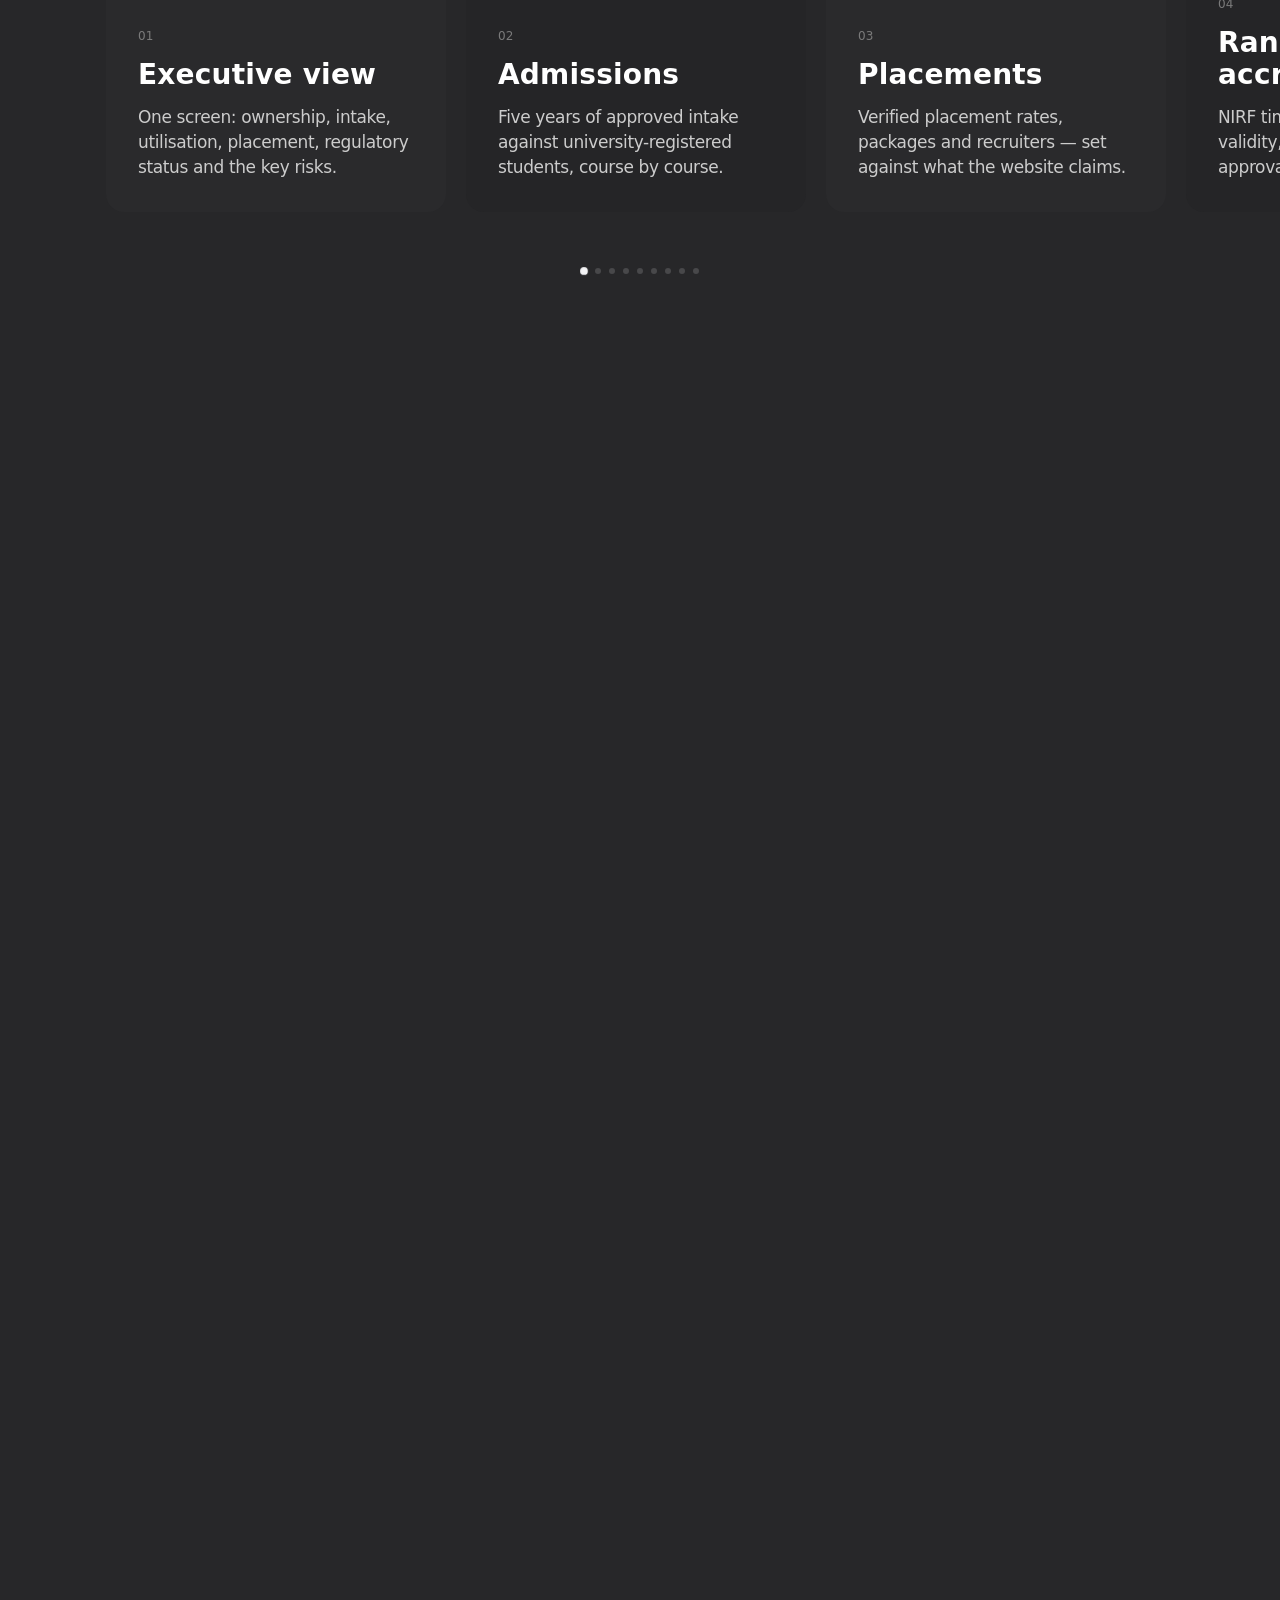
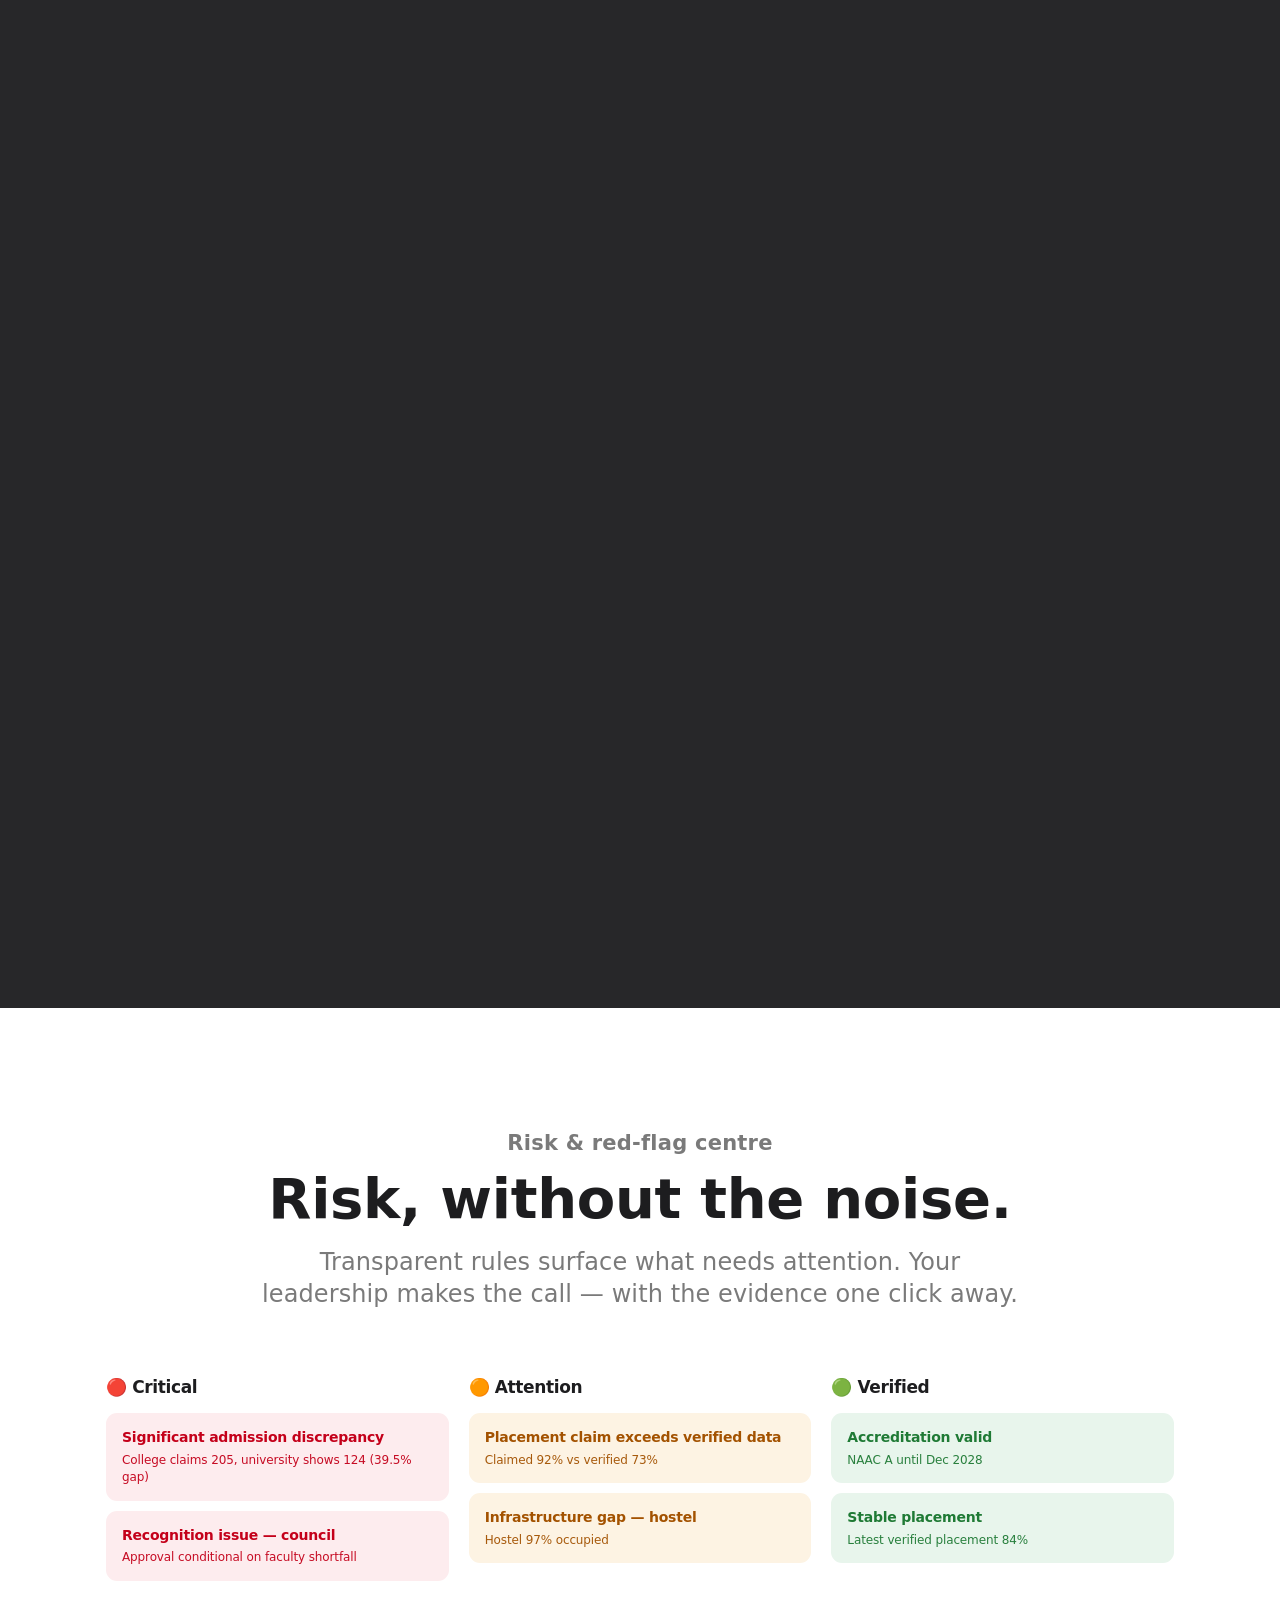
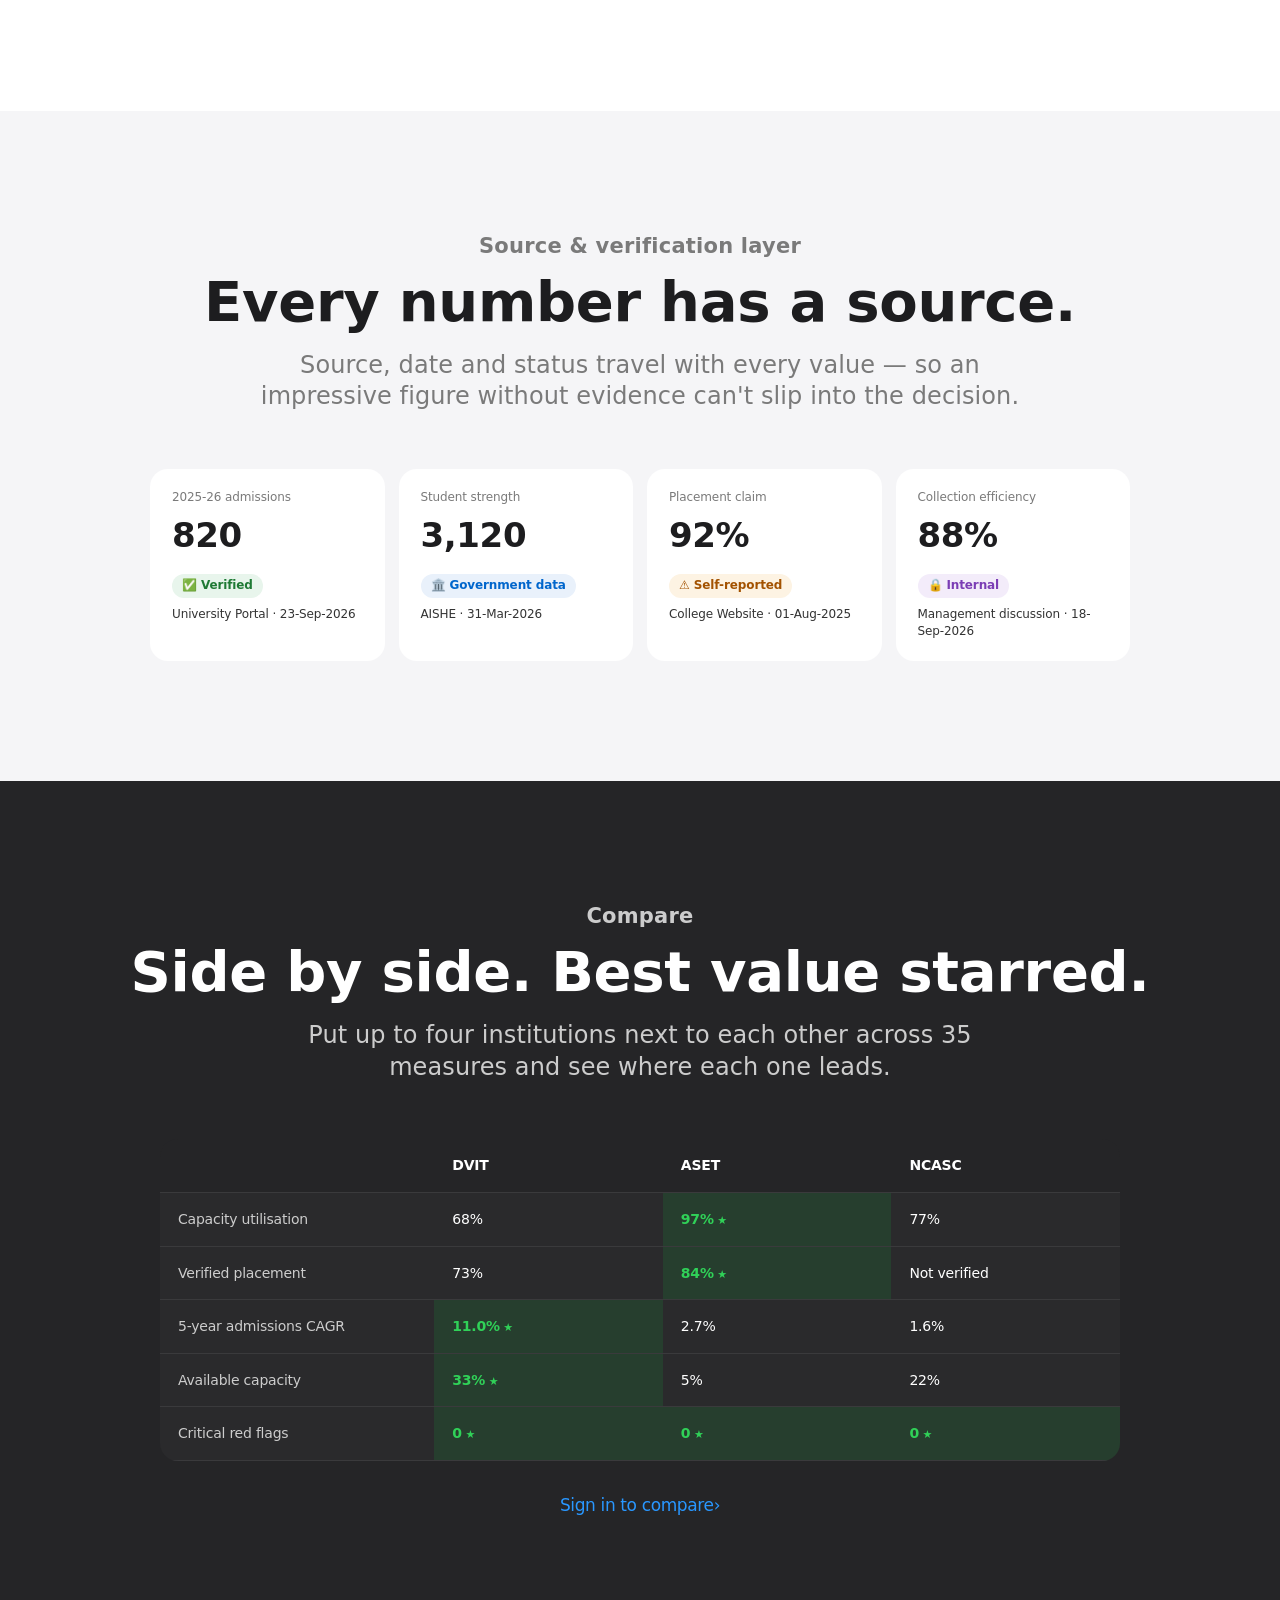
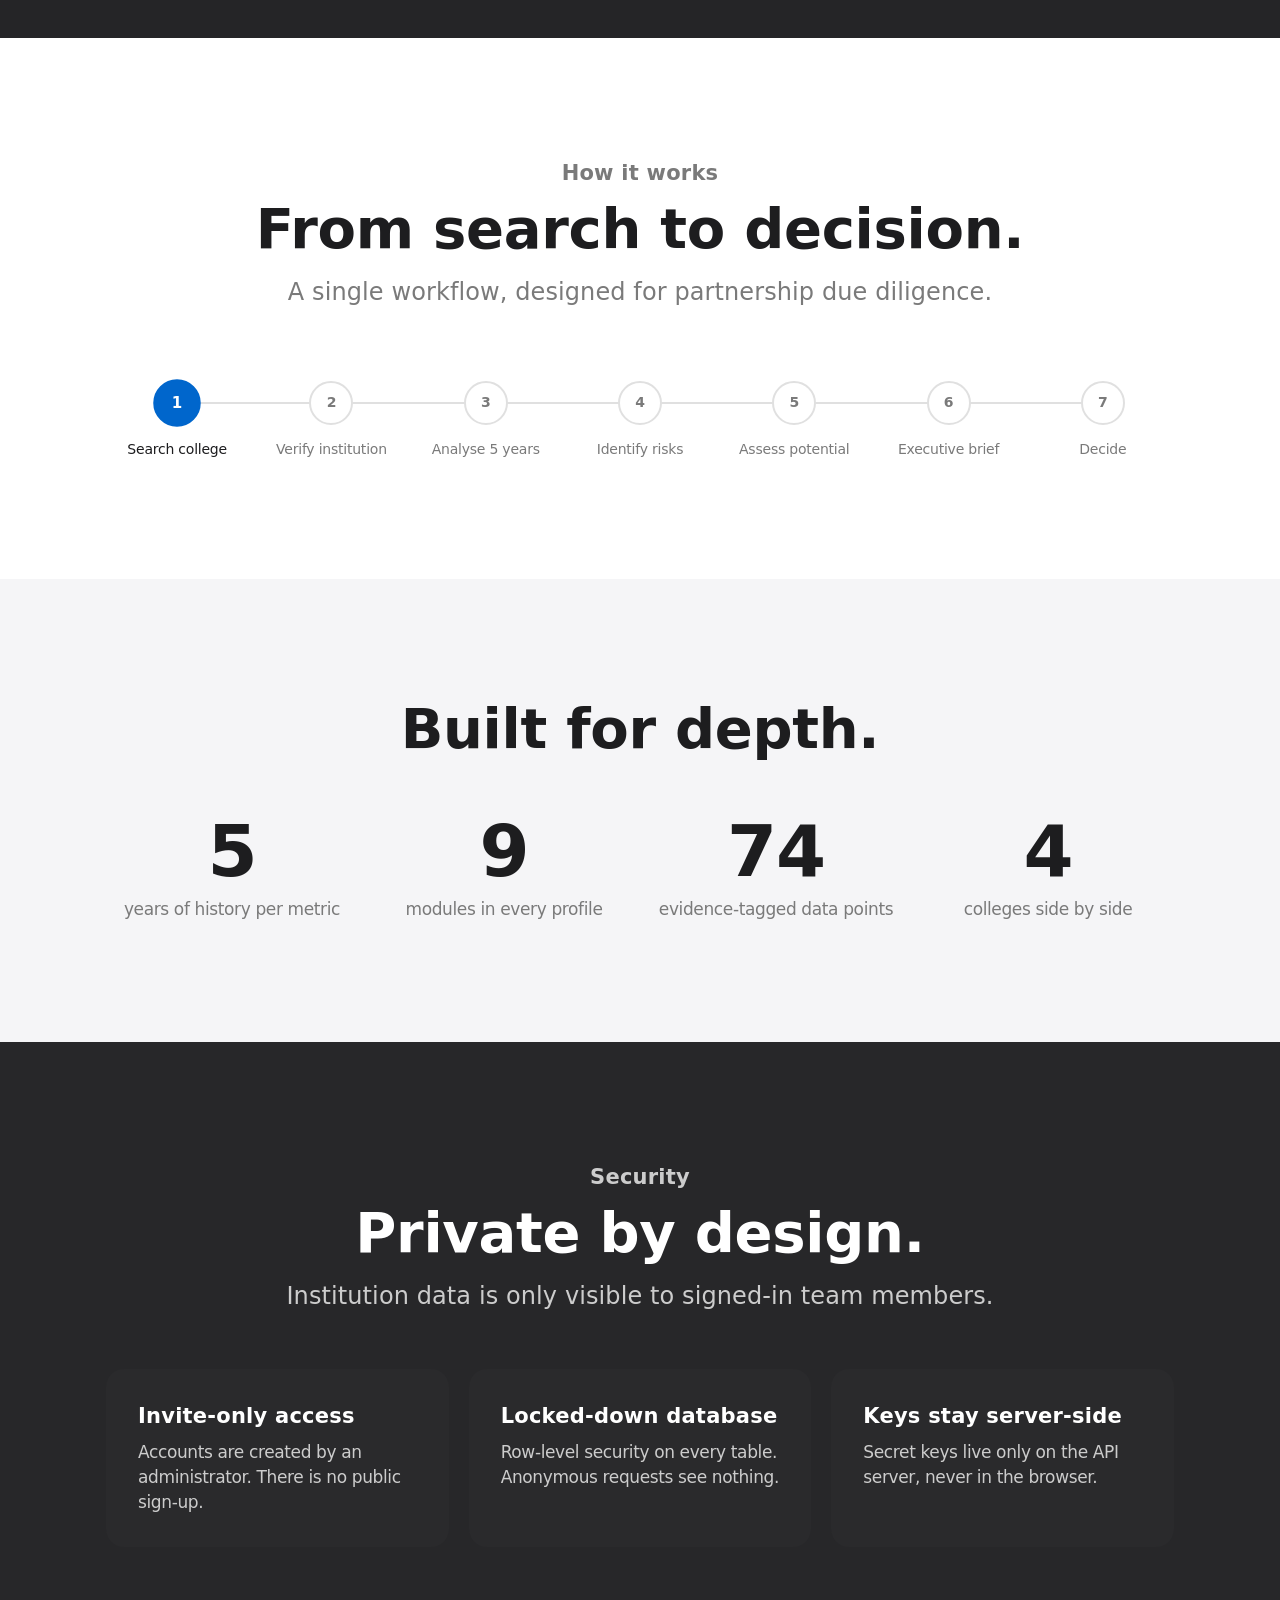
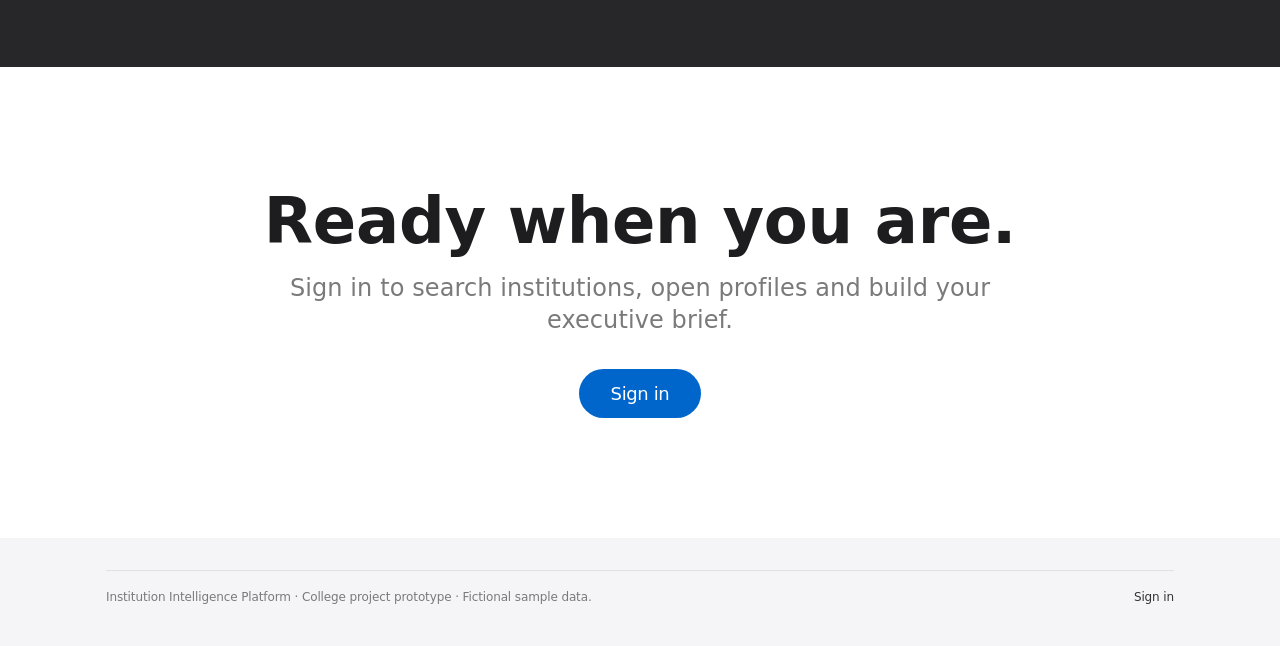
==== commit 056b002d: "Add animated landing page, custom cursor and motion layer; move search to search.html Co-Authored-By" ====
--- a/frontend/index.html
+++ b/frontend/index.html
@@ -3,83 +3,239 @@
 <head>
   <meta charset="UTF-8">
   <meta name="viewport" content="width=device-width, initial-scale=1.0">
-  <title>Institution Intelligence Platform</title>
+  <title>Institution Intelligence — Know the institution before you partner</title>
+  <meta name="description" content="Due-diligence platform for institution partnerships: five years of admissions, placements, rankings, promoter records and risk — every number traced to its source.">
   <link rel="preconnect" href="https://fonts.googleapis.com">
   <link href="https://fonts.googleapis.com/css2?family=Inter:wght@300;400;600;700&display=swap" rel="stylesheet">
   <link rel="stylesheet" href="css/styles.css">
+  <link rel="stylesheet" href="css/motion.css">
+  <link rel="stylesheet" href="css/landing.css">
 </head>
-<body>
-  <header class="topbar">
+<body class="landing">
+  <header class="topbar" id="nav">
     <a class="logo" href="index.html">
       <span class="logo-mark">IIP</span>
-      <span>Institution Intelligence<small>One Search. One Profile. One Executive View.</small></span>
+      <span>Institution Intelligence</span>
     </a>
-    <nav class="topnav">
-      <a href="index.html" class="active">Search</a>
-      <a href="compare.html">Compare</a>
+    <nav class="topnav" aria-label="Sections">
+      <a href="#what">Overview</a>
+      <a href="#verify">Verification</a>
+      <a href="#modules">Modules</a>
+      <a href="#how">How it works</a>
+      <a href="#trust">Security</a>
     </nav>
-    <div class="user-menu" id="userMenu"></div>
+    <div class="nav-cta">
+      <a class="btn btn-sm" id="navCta" href="login.html">Sign in</a>
+    </div>
   </header>
-
-  <section class="tile tile-parchment hero">
-    <p class="eyebrow">College Intelligence</p>
-    <h1>One search. One profile.</h1>
-    <p class="lead">Verify any institution, read five years of performance, and see the risks — before you partner.</p>
-
-    <div class="search-panel">
-      <form class="search-row" id="searchForm" autocomplete="off">
-        <input id="q" type="search" placeholder="College name, AISHE code, university, city or promoter" aria-label="Search institutions">
-        <button class="btn" type="submit">Search</button>
-      </form>
-      <div class="suggest" id="suggest"></div>
-      <div class="chips" id="fieldChips">
-        <button type="button" class="chip active" data-field="all">All fields</button>
-        <button type="button" class="chip" data-field="name">College name</button>
-        <button type="button" class="chip" data-field="university">University</button>
-        <button type="button" class="chip" data-field="aishe">AISHE code</button>
-        <button type="button" class="chip" data-field="city">City / State</button>
-        <button type="button" class="chip" data-field="promoter">Promoter / Trust</button>
-      </div>
+  <div class="scroll-progress" aria-hidden="true"><i id="progressBar"></i></div>
+
+  <main>
+    <!-- 1 · Hero -->
+    <section class="l-hero">
+      <p class="eyebrow hero-fade" style="--fd:.05s">Institution Intelligence Platform</p>
+      <h1 class="hero-title" data-split>Know the institution before you partner.</h1>
+      <p class="l-section lead hero-fade" style="--fd:.8s;padding:0;margin:22px auto 0;max-width:720px;font-family:var(--font-display);font-size:24px;line-height:1.33;color:var(--ink-48)">
+        Five years of admissions, placements, rankings, promoter records and risk — in one profile, with every number traced to its source.
+      </p>
+      <div class="cta-row hero-fade" style="--fd:1s">
+        <a class="btn" href="login.html" data-cta>Sign in</a>
+        <a class="text-cta" href="#what">See how it works</a>
+      </div>
+
+      <div class="device-stage" aria-hidden="true">
+        <div class="device" id="device">
+          <div class="dv-bar"><span class="dv-logo">IIP</span><span>Search</span><span>Compare</span><span class="dv-user">Partnerships Team</span></div>
+          <div class="dv-hero">
+            <div><small>Hyderabad, Telangana · AISHE C-90231 · Est. 2004</small><b>Deccan Valley Institute of Technology</b></div>
+            <span class="pill amber">🟡 Review</span>
+          </div>
+          <div class="dv-body">
+            <div class="dv-kpis">
+              <div class="dv-kpi"><span>Capacity utilisation</span><b>68% <span class="trend up" style="display:inline;font-size:18px">↗</span></b></div>
+              <div class="dv-kpi"><span>Verified admissions</span><b>820</b></div>
+              <div class="dv-kpi"><span>Verified placement</span><b>73%</b></div>
+              <div class="dv-kpi"><span>NAAC</span><b>B++</b></div>
+            </div>
+            <div class="dv-grid">
+              <div class="dv-card">
+                <h5>Approved intake vs university-verified admissions</h5>
+                <div class="dv-bars">
+                  <div class="col" style="--ci:0"><i style="--h:90%"></i><i style="--h:45%"></i></div>
+                  <div class="col" style="--ci:1"><i style="--h:90%"></i><i style="--h:51%"></i></div>
+                  <div class="col" style="--ci:2"><i style="--h:90%"></i><i style="--h:58%"></i></div>
+                  <div class="col" style="--ci:3"><i style="--h:100%"></i><i style="--h:63%"></i></div>
+                  <div class="col" style="--ci:4"><i style="--h:100%"></i><i style="--h:68%"></i></div>
+                </div>
+              </div>
+              <div class="dv-card">
+                <h5>Key risks</h5>
+                <div class="dv-flags">
+                  <span class="flag attention" style="--fi:0;margin:0">🟠 Admission claims exceed verified</span>
+                  <span class="flag attention" style="--fi:1;margin:0">🟠 NBA accreditation lapsed</span>
+                  <span class="flag ok" style="--fi:2;margin:0">🟢 Recognition verified</span>
+                  <span class="flag ok" style="--fi:3;margin:0">🟢 Admissions growing</span>
+                </div>
+              </div>
+            </div>
+          </div>
+        </div>
+      </div>
+    </section>
+
+    <!-- 2 · Statement -->
+    <section class="l-statement tile-dark" id="what">
+      <div class="sticky">
+        <p class="highlight-text" id="statement">Colleges publish the numbers they want you to see. <span class="accent">This platform shows you what can be verified</span> — admissions, placements, rankings, promoters and risk, each traced to an official source, a date and a verification status.</p>
+      </div>
+    </section>
+
+    <!-- 3 · Claimed vs verified -->
+    <section class="l-section tile-parchment" id="verify">
+      <p class="eyebrow" data-reveal>Admission intelligence</p>
+      <h2 data-reveal>Claimed is not verified.</h2>
+      <p class="lead" data-reveal>Every admission figure a college publishes sits next to what the university portal actually registered. The gap is the story.</p>
+
+      <div class="versus" data-reveal="scale">
+        <div class="claim"><small>College claims</small><b data-count="950">0</b></div>
+        <div class="verified"><small>University portal verified</small><b data-count="820">0</b></div>
+        <div class="gap"><small>Variance</small><b data-count="13.7" data-decimals="1" data-suffix="%">0</b></div>
+      </div>
+      <div class="compare-bars" data-reveal>
+        <div class="row"><span>College claim</span><span class="track"><span class="fill" style="--w:100%;background:var(--c4)"></span></span><span>950</span></div>
+        <div class="row"><span>University verified</span><span class="track"><span class="fill" style="--w:86.3%;background:var(--c1);--d:.45s"></span></span><span>820</span></div>
+        <div class="row"><span>Approved intake</span><span class="track"><span class="fill" style="--w:100%;background:var(--c2);--d:.7s"></span></span><span>1,200</span></div>
+      </div>
+    </section>
+
+    <!-- 4 · Modules gallery -->
+    <section class="l-gallery tile-dark" id="modules">
+      <div class="sticky">
+        <div class="gallery-head">
+          <p class="eyebrow">One profile</p>
+          <h2 style="font-size:56px;line-height:1.07">Nine modules. Nothing hidden.</h2>
+        </div>
+        <div class="gallery-track" id="galleryTrack">
+          <article class="module-card"><div class="glyph"><svg viewBox="0 0 24 24"><rect x="3" y="4" width="18" height="16" rx="3"/><path d="M3 9h18M8 14h4"/></svg></div><span class="num">01</span><h3>Executive view</h3><p>One screen: ownership, intake, utilisation, placement, regulatory status and the key risks.</p></article>
+          <article class="module-card"><div class="glyph"><svg viewBox="0 0 24 24"><path d="M4 20V10M10 20V4M16 20v-7M22 20H2"/></svg></div><span class="num">02</span><h3>Admissions</h3><p>Five years of approved intake against university-registered students, course by course.</p></article>
+          <article class="module-card"><div class="glyph"><svg viewBox="0 0 24 24"><path d="M3 17l6-6 4 4 8-8M15 7h6v6"/></svg></div><span class="num">03</span><h3>Placements</h3><p>Verified placement rates, packages and recruiters — set against what the website claims.</p></article>
+          <article class="module-card"><div class="glyph"><svg viewBox="0 0 24 24"><path d="M12 3l2.6 5.3 5.9.9-4.3 4.1 1 5.8L12 16.4 6.8 19.1l1-5.8L3.5 9.2l5.9-.9z"/></svg></div><span class="num">04</span><h3>Rankings &amp; accreditation</h3><p>NIRF timelines, NAAC and NBA validity, UGC and council approvals, affiliation.</p></article>
+          <article class="module-card"><div class="glyph"><svg viewBox="0 0 24 24"><circle cx="12" cy="8" r="4"/><path d="M4 21c1.5-4 4.5-6 8-6s6.5 2 8 6"/></svg></div><span class="num">05</span><h3>Promoter profile</h3><p>Trusts, board, related entities and legal records — each labelled by its exact legal stage.</p></article>
+          <article class="module-card"><div class="glyph"><svg viewBox="0 0 24 24"><path d="M3 21h18M5 21V8l7-5 7 5v13M9 21v-6h6v6"/></svg></div><span class="num">06</span><h3>Campus health</h3><p>Faculty ratio, pass rates, dropouts, labs, library and hostel occupancy.</p></article>
+          <article class="module-card"><div class="glyph"><svg viewBox="0 0 24 24"><path d="M12 2v20M17 6.5C17 4.6 14.8 3 12 3S7 4.6 7 6.5 9.2 10 12 10s5 1.6 5 3.5S14.8 17 12 17s-5-1.6-5-3.5"/></svg></div><span class="num">07</span><h3>Commercial</h3><p>Fees, collection efficiency, available capacity and the revenue headroom a partnership could unlock.</p></article>
+          <article class="module-card"><div class="glyph"><svg viewBox="0 0 24 24"><path d="M12 3l10 18H2L12 3zM12 10v5M12 18h.01"/></svg></div><span class="num">08</span><h3>Risk centre</h3><p>Rule-based red flags with the evidence behind each one. No black-box score.</p></article>
+          <article class="module-card"><div class="glyph"><svg viewBox="0 0 24 24"><circle cx="11" cy="11" r="7"/><path d="M20 20l-4-4M8 11l2 2 4-4"/></svg></div><span class="num">09</span><h3>Sources</h3><p>Every value with its source, capture date and verification status — filterable and auditable.</p></article>
+        </div>
+        <div class="gallery-dots" id="galleryDots"></div>
+      </div>
+    </section>
+
+    <!-- 5 · Risk -->
+    <section class="l-section tile-light">
+      <p class="eyebrow" data-reveal>Risk &amp; red-flag centre</p>
+      <h2 data-reveal>Risk, without the noise.</h2>
+      <p class="lead" data-reveal>Transparent rules surface what needs attention. Your leadership makes the call — with the evidence one click away.</p>
+      <div class="risk-demo">
+        <div><h4 data-reveal>🔴 Critical</h4>
+          <div class="flag critical" data-reveal><b>Significant admission discrepancy</b><p>College claims 205, university shows 124 (39.5% gap)</p></div>
+          <div class="flag critical" data-reveal><b>Recognition issue — council</b><p>Approval conditional on faculty shortfall</p></div></div>
+        <div><h4 data-reveal>🟠 Attention</h4>
+          <div class="flag attention" data-reveal><b>Placement claim exceeds verified data</b><p>Claimed 92% vs verified 73%</p></div>
+          <div class="flag attention" data-reveal><b>Infrastructure gap — hostel</b><p>Hostel 97% occupied</p></div></div>
+        <div><h4 data-reveal>🟢 Verified</h4>
+          <div class="flag ok" data-reveal><b>Accreditation valid</b><p>NAAC A until Dec 2028</p></div>
+          <div class="flag ok" data-reveal><b>Stable placement</b><p>Latest verified placement 84%</p></div></div>
+      </div>
+    </section>
+
+    <!-- 6 · Sources -->
+    <section class="l-section tile-parchment">
+      <p class="eyebrow" data-reveal>Source &amp; verification layer</p>
+      <h2 data-reveal>Every number has a source.</h2>
+      <p class="lead" data-reveal>Source, date and status travel with every value — so an impressive figure without evidence can't slip into the decision.</p>
+      <div class="evidence-wall">
+        <div class="evidence-chip" data-reveal><small>2025-26 admissions</small><b data-count="820">0</b><span class="badge st-verified">✅ Verified</span><div class="src">University Portal · 23-Sep-2026</div></div>
+        <div class="evidence-chip" data-reveal><small>Student strength</small><b data-count="3120">0</b><span class="badge st-govt">🏛️ Government data</span><div class="src">AISHE · 31-Mar-2026</div></div>
+        <div class="evidence-chip" data-reveal><small>Placement claim</small><b data-count="92" data-suffix="%">0</b><span class="badge st-self">⚠️ Self-reported</span><div class="src">College Website · 01-Aug-2025</div></div>
+        <div class="evidence-chip" data-reveal><small>Collection efficiency</small><b data-count="88" data-suffix="%">0</b><span class="badge st-internal">🔒 Internal</span><div class="src">Management discussion · 18-Sep-2026</div></div>
+      </div>
+    </section>
+
+    <!-- 7 · Compare -->
+    <section class="l-section tile-dark" style="background:var(--tile-3)">
+      <p class="eyebrow" data-reveal>Compare</p>
+      <h2 data-reveal>Side by side. Best value starred.</h2>
+      <p class="lead" data-reveal>Put up to four institutions next to each other across 35 measures and see where each one leads.</p>
+      <div class="cmp-demo" id="cmpDemo">
+        <div class="h">&nbsp;</div><div class="h">DVIT</div><div class="h">ASET</div><div class="h">NCASC</div>
+        <div class="lbl">Capacity utilisation</div><div>68%</div><div class="best">97%</div><div>77%</div>
+        <div class="lbl">Verified placement</div><div>73%</div><div class="best">84%</div><div>Not verified</div>
+        <div class="lbl">5-year admissions CAGR</div><div class="best">11.0%</div><div>2.7%</div><div>1.6%</div>
+        <div class="lbl">Available capacity</div><div class="best">33%</div><div>5%</div><div>22%</div>
+        <div class="lbl">Critical red flags</div><div class="best">0</div><div class="best">0</div><div class="best">0</div>
+      </div>
+      <div class="cta-row"><a class="text-cta" href="login.html">Sign in to compare</a></div>
+    </section>
+
+    <!-- 8 · How it works -->
+    <section class="l-section tile-light" id="how">
+      <p class="eyebrow" data-reveal>How it works</p>
+      <h2 data-reveal>From search to decision.</h2>
+      <p class="lead" data-reveal>A single workflow, designed for partnership due diligence.</p>
+      <div class="steps" id="steps">
+        <span class="progress"></span>
+        <div class="step"><i>1</i>Search college</div>
+        <div class="step"><i>2</i>Verify institution</div>
+        <div class="step"><i>3</i>Analyse 5 years</div>
+        <div class="step"><i>4</i>Identify risks</div>
+        <div class="step"><i>5</i>Assess potential</div>
+        <div class="step"><i>6</i>Executive brief</div>
+        <div class="step"><i>7</i>Decide</div>
+      </div>
+    </section>
+
+    <!-- 9 · Stats -->
+    <section class="l-section tile-parchment">
+      <h2 data-reveal>Built for depth.</h2>
+      <div class="stats-row">
+        <div class="stat" data-reveal><b data-count="5">0</b><span>years of history per metric</span></div>
+        <div class="stat" data-reveal><b data-count="9">0</b><span>modules in every profile</span></div>
+        <div class="stat" data-reveal><b data-count="74">0</b><span>evidence-tagged data points</span></div>
+        <div class="stat" data-reveal><b data-count="4">0</b><span>colleges side by side</span></div>
+      </div>
+    </section>
+
+    <!-- 10 · Trust -->
+    <section class="l-section tile-dark" id="trust">
+      <p class="eyebrow" data-reveal>Security</p>
+      <h2 data-reveal>Private by design.</h2>
+      <p class="lead" data-reveal>Institution data is only visible to signed-in team members.</p>
+      <div class="trust-grid">
+        <div data-reveal><h4>Invite-only access</h4><p>Accounts are created by an administrator. There is no public sign-up.</p></div>
+        <div data-reveal><h4>Locked-down database</h4><p>Row-level security on every table. Anonymous requests see nothing.</p></div>
+        <div data-reveal><h4>Keys stay server-side</h4><p>Secret keys live only on the API server, never in the browser.</p></div>
+      </div>
+    </section>
+
+    <!-- 11 · Final CTA -->
+    <section class="l-section tile-light l-final">
+      <h2 data-reveal>Ready when you are.</h2>
+      <p class="lead" data-reveal>Sign in to search institutions, open profiles and build your executive brief.</p>
+      <div class="cta-row" data-reveal><a class="btn" href="login.html" data-cta>Sign in</a></div>
+    </section>
+  </main>
+
+  <footer class="landing-footer">
+    <div class="l-inner">
+      <span>Institution Intelligence Platform · College project prototype · Fictional sample data.</span>
+      <span><a href="login.html">Sign in</a></span>
     </div>
-
-    <div class="workflow">
-      <span>Search</span><b>›</b><span>Verify</span><b>›</b><span>Analyse 5 years</span><b>›</b>
-      <span>Identify risks</span><b>›</b><span>Assess potential</span><b>›</b><span>Executive brief</span><b>›</b><span>Decide</span>
-    </div>
-  </section>
-
-  <section class="tile-light">
-    <main class="container">
-      <div class="section-head">
-        <h2 id="resultsTitle">All institutions</h2>
-        <span class="muted" id="resultsCount"></span>
-      </div>
-      <div class="results" id="results"><div class="loading">Loading…</div></div>
-    </main>
-  </section>
-
-  <section class="tile tile-dark sources-tile">
-    <h2>Every number has a source.</h2>
-    <p class="lead">Five layers of evidence, each value tagged with where it came from and whether it was verified.</p>
-    <div class="sources-grid">
-      <div class="source-layer"><h4>Government &amp; regulatory</h4><ul><li>UGC, AISHE, AICTE</li><li>NAAC, NIRF, NBA</li><li>Statutory councils</li></ul></div>
-      <div class="source-layer"><h4>University</h4><ul><li>Registration portal</li><li>Affiliation &amp; intake</li><li>Results portal</li></ul></div>
-      <div class="source-layer"><h4>Institution</h4><ul><li>Website &amp; disclosures</li><li>Placement reports</li><li>Annual reports</li></ul></div>
-      <div class="source-layer"><h4>Public records</h4><ul><li>Court records</li><li>Regulatory orders</li><li>Trust filings</li></ul></div>
-      <div class="source-layer"><h4>Internal</h4><ul><li>Campus visits</li><li>Management meetings</li><li>Financials</li></ul></div>
-    </div>
-  </section>
-
-  <div class="compare-tray" id="compareTray" hidden></div>
-
-  <footer class="footer">Institution Intelligence Platform · College project prototype · Fictional sample data — no real institutions, people or organisations are represented.</footer>
+  </footer>
 
   <script src="js/config.js"></script>
   <script src="js/utils.js"></script>
   <script src="js/auth.js"></script>
-  <script src="js/api.js"></script>
-  <script src="js/risk.js"></script>
-  <script src="js/charts.js"></script>
-  <script src="js/search.js"></script>
+  <script src="js/motion.js"></script>
+  <script src="js/landing.js"></script>
 </body>
 </html>
--- a/frontend/css/styles.css
+++ b/frontend/css/styles.css
@@ -469,6 +469,7 @@
 .auth-brand ul { list-style: none; padding: 0; margin: 0; display: grid; gap: 10px; color: var(--body-muted-dark); font-size: 14px; letter-spacing: -0.224px; }
 .auth-brand .small { color: var(--ink-48); margin-top: auto; }
 .auth-card { padding: 48px 40px; display: flex; flex-direction: column; justify-content: center; }
+.back-home { font-size: 14px; color: var(--primary); margin-bottom: 18px; align-self: flex-start; }
 .auth-title { font-size: 34px; line-height: 1.2; letter-spacing: -0.374px; margin: 0 0 24px; }
 .auth-form { display: grid; gap: 16px; }
 .auth-form[hidden] { display: none; }
--- a/frontend/css/motion.css
+++ b/frontend/css/motion.css
@@ -0,0 +1,162 @@
+/*
+ * Motion layer — loaded after styles.css. Initial "hidden" states only apply under
+ * html.motion (added by js/motion.js), so content stays visible if JS fails or the
+ * user prefers reduced motion.
+ */
+:root {
+  --ease-out: cubic-bezier(.2, .7, .2, 1);
+  --ease-spring: cubic-bezier(.34, 1.4, .64, 1);
+}
+
+/* ------------------------------------------------------------ page transitions */
+@view-transition { navigation: auto; }
+::view-transition-old(root) { animation: vt-out .28s ease both; }
+::view-transition-new(root) { animation: vt-in .42s var(--ease-out) both; }
+.topbar { view-transition-name: global-nav; }
+@keyframes vt-out { to { opacity: 0; transform: translateY(-6px); } }
+@keyframes vt-in { from { opacity: 0; transform: translateY(10px); } }
+
+/* ------------------------------------------------------------ custom cursor */
+.has-cursor, .has-cursor * { cursor: none !important; }
+.has-cursor input:not([type="checkbox"]):not([type="radio"]):not([type="submit"]),
+.has-cursor textarea { cursor: text !important; }
+
+.cursor-dot, .cursor-ring {
+  position: fixed; left: 0; top: 0; z-index: 10000; pointer-events: none;
+  opacity: 0; transition: opacity .25s ease;
+}
+.cursor-on .cursor-dot, .cursor-on .cursor-ring { opacity: 1; }
+.cursor-dot::before, .cursor-ring::before { content: ''; position: absolute; border-radius: 50%; }
+.cursor-dot::before {
+  width: 6px; height: 6px; left: -3px; top: -3px; background: var(--primary);
+  transition: transform .2s var(--ease-out), background .2s;
+}
+.cursor-ring::before {
+  width: 34px; height: 34px; left: -17px; top: -17px;
+  border: 1.5px solid rgba(0, 102, 204, .45);
+  transition: transform .35s var(--ease-spring), border-color .25s, background-color .25s;
+}
+.cursor-hover .cursor-ring::before { transform: scale(1.55); border-color: rgba(0, 102, 204, .25); background-color: rgba(0, 102, 204, .06); }
+.cursor-hover .cursor-dot::before { transform: scale(.6); }
+.cursor-down .cursor-ring::before { transform: scale(.82); }
+.cursor-hover.cursor-down .cursor-ring::before { transform: scale(1.3); }
+.cursor-dark .cursor-dot::before { background: var(--primary-on-dark); }
+.cursor-dark .cursor-ring::before { border-color: rgba(41, 151, 255, .55); }
+.cursor-dark.cursor-hover .cursor-ring::before { background-color: rgba(41, 151, 255, .1); }
+.cursor-text .cursor-dot, .cursor-text .cursor-ring { opacity: 0 !important; }
+
+/* ------------------------------------------------------------ page entrance */
+.motion body > :not(.cursor-dot):not(.cursor-ring) { transition: opacity .5s ease; }
+.motion:not(.page-ready) body > .topbar ~ * { opacity: 0; }
+
+/* ------------------------------------------------------------ reveal on scroll */
+.motion :is([data-reveal], .card, .inst-card, .kpi, .panel, .flag, .variance, .timeline,
+  .section-head, .picker, .empty, .source-layer, .risk-list li) {
+  transition: opacity .75s var(--ease-out) var(--d, 0ms), transform .75s var(--ease-out) var(--d, 0ms),
+    border-color .25s ease, background-color .25s ease;
+}
+.motion :is([data-reveal], .card, .inst-card, .kpi, .panel, .flag, .variance, .timeline,
+  .section-head, .picker, .empty, .source-layer, .risk-list li):not(.in) {
+  opacity: 0; transform: translateY(22px);
+}
+.motion [data-reveal="fade"]:not(.in) { transform: none; }
+.motion [data-reveal="scale"]:not(.in) { transform: scale(.94); }
+.motion [data-reveal="left"]:not(.in) { transform: translateX(-28px); }
+.motion [data-reveal="right"]:not(.in) { transform: translateX(28px); }
+/* table rows: fade only */
+.motion .cmp-table tbody tr { transition: opacity .6s ease var(--d, 0ms); }
+.motion .cmp-table tbody tr:not(.in) { opacity: 0; }
+
+/* ------------------------------------------------------------ charts draw in */
+.motion .chart .bar {
+  transform-box: fill-box; transform-origin: 50% 100%; transform: scaleY(0);
+  transition: transform .9s var(--ease-out) calc(var(--i, 0) * 70ms);
+}
+.motion .chart.in .bar { transform: scaleY(1); }
+.motion .chart .line[pathLength] { stroke-dasharray: 1; stroke-dashoffset: 1; transition: stroke-dashoffset 1.4s cubic-bezier(.4, 0, .2, 1) .25s; }
+.motion .chart.in .line[pathLength] { stroke-dashoffset: 0; }
+.motion .chart .line.dashed { opacity: 0; transition: opacity .9s ease .7s; }
+.motion .chart.in .line.dashed { opacity: 1; }
+.motion .chart circle, .motion .chart .pt-label { opacity: 0; transition: opacity .45s ease calc(.6s + var(--i, 0) * 90ms); }
+.motion .chart.in circle, .motion .chart.in .pt-label { opacity: 1; }
+.motion .hbars .hbar-fill { transform: scaleX(0); transform-origin: 0 50%; transition: transform 1.1s var(--ease-out) calc(var(--i, 0) * 55ms); }
+.motion .hbars.in .hbar-fill { transform: none; }
+.motion .donut-wrap .donut { opacity: 0; transform: rotate(-120deg) scale(.8); transition: transform 1.2s var(--ease-out), opacity .6s ease; }
+.motion .donut-wrap.in .donut { opacity: 1; transform: none; }
+.motion .donut-legend li { transition: opacity .5s ease, transform .5s var(--ease-out); }
+.motion .donut-wrap:not(.in) .donut-legend li { opacity: 0; transform: translateX(10px); }
+.motion .donut-wrap.in .donut-legend li:nth-child(2) { transition-delay: .08s; }
+.motion .donut-wrap.in .donut-legend li:nth-child(3) { transition-delay: .16s; }
+.motion .donut-wrap.in .donut-legend li:nth-child(4) { transition-delay: .24s; }
+.motion .donut-wrap.in .donut-legend li:nth-child(5) { transition-delay: .32s; }
+
+/* ------------------------------------------------------------ interactive feedback */
+.btn { transition: transform .15s ease, translate .35s var(--ease-out), background-color .2s ease; }
+.btn:hover { background: #0077ed; }
+.btn.is-magnet { transition: transform .15s ease, translate .12s linear, background-color .2s ease; }
+.btn-ghost { transition: transform .15s ease, background-color .2s ease, color .2s ease; }
+.btn-ghost:hover:not(:disabled) { background: var(--accent-soft); }
+.profile-head .btn-ghost:hover:not(:disabled) { background: rgba(41, 151, 255, .12); }
+.chip { transition: transform .15s ease, border-color .2s ease, background-color .2s ease; }
+.chip:hover { border-color: var(--ink-48); }
+
+.inst-card.in:hover { transform: translateY(-4px); border-color: #c7c7cc; }
+.motion .inst-card { transition: opacity .75s var(--ease-out) var(--d, 0ms), transform .45s var(--ease-out), border-color .25s ease; }
+.inst-card .stats b { transition: color .25s ease; }
+.inst-card:hover .stats b { color: var(--primary); }
+.cmp-toggle { transition: transform .15s ease, border-color .2s ease; }
+.cmp-toggle:active { transform: scale(.95); }
+
+.kpi { transition: transform .35s var(--ease-out), background-color .25s ease; }
+.kpi.in:hover { transform: translateY(-2px); background: #efeff2; }
+.flag.in:hover { transform: translateX(3px); }
+
+.sidenav a { transition: color .2s ease, background-color .25s ease, padding-left .3s var(--ease-out); }
+.sidenav a.active { padding-left: 16px; }
+.topnav a, .subnav-actions a { transition: color .2s ease; }
+
+table.data tbody tr { transition: background-color .2s ease; }
+table.data tbody tr:hover { background: var(--pearl); }
+.cmp-table td.best { transition: background-color .4s ease; }
+
+.pick-chip { animation: chip-in .45s var(--ease-spring) both; }
+@keyframes chip-in { from { opacity: 0; transform: scale(.85); } }
+
+.compare-tray:not([hidden]) { animation: tray-up .5s var(--ease-out) both; }
+@keyframes tray-up { from { transform: translateY(100%); } }
+
+.suggest { transform-origin: top center; }
+.suggest[style*="block"] { animation: drop-in .22s var(--ease-out) both; }
+@keyframes drop-in { from { opacity: 0; transform: translateY(-6px) scale(.98); } }
+
+.alert:not([hidden]) { animation: shake-in .4s var(--ease-out) both; }
+@keyframes shake-in { 0% { opacity: 0; transform: translateY(-6px); } 60% { transform: translateX(3px); } 100% { opacity: 1; transform: none; } }
+
+/* Evidence tooltip: fade + rise instead of snapping */
+.ev-tip { display: block; opacity: 0; visibility: hidden; transform: translate(-50%, 6px); transition: opacity .18s ease, transform .22s var(--ease-out), visibility .18s; }
+.ev:hover .ev-tip, .ev:focus .ev-tip { opacity: 1; visibility: visible; transform: translate(-50%, 0); }
+.ev-dot { transition: transform .25s var(--ease-spring); }
+.ev:hover .ev-dot { transform: scale(1.6); }
+
+/* Loading shimmer */
+.loading { position: relative; }
+.motion .loading::after {
+  content: ''; display: block; width: 120px; height: 3px; margin: 18px auto 0; border-radius: 3px;
+  background: linear-gradient(90deg, transparent, var(--primary), transparent); background-size: 200% 100%;
+  animation: shimmer 1.1s linear infinite;
+}
+@keyframes shimmer { from { background-position: 200% 0; } to { background-position: -200% 0; } }
+
+/* Profile hero entrance */
+.motion .profile-hero:not([hidden]) .profile-head > * { animation: rise .8s var(--ease-out) both; }
+.motion .profile-hero:not([hidden]) .profile-head > :last-child { animation-delay: .15s; }
+@keyframes rise { from { opacity: 0; transform: translateY(18px); } }
+
+/* ------------------------------------------------------------ reduced motion / print */
+@media (prefers-reduced-motion: reduce) {
+  *, *::before, *::after { animation-duration: .001ms !important; animation-iteration-count: 1 !important; transition-duration: .001ms !important; scroll-behavior: auto !important; }
+}
+@media print {
+  .cursor-dot, .cursor-ring { display: none !important; }
+  .motion * { opacity: 1 !important; transform: none !important; stroke-dashoffset: 0 !important; }
+}
--- a/frontend/css/landing.css
+++ b/frontend/css/landing.css
@@ -0,0 +1,220 @@
+/* Landing page — scroll-driven tiles in the same gallery language as the app. */
+.landing { background: var(--canvas); overflow-x: clip; }
+
+/* Nav */
+.landing .topbar { gap: 24px; transition: background-color .3s ease; }
+.landing .topbar.scrolled { background: rgba(0, 0, 0, .82); -webkit-backdrop-filter: saturate(180%) blur(20px); backdrop-filter: saturate(180%) blur(20px); }
+.landing .topnav { margin-left: auto; }
+.nav-cta { display: flex; align-items: center; gap: 14px; }
+.btn-sm { font-size: 12px; padding: 5px 14px; letter-spacing: -0.12px; }
+.scroll-progress { position: fixed; top: 44px; left: 0; right: 0; height: 2px; z-index: 49; pointer-events: none; }
+.scroll-progress i { display: block; height: 100%; width: 100%; background: var(--primary); transform-origin: 0 50%; transform: scaleX(0); }
+
+/* Shared */
+.l-section { padding: 120px 22px; text-align: center; position: relative; }
+.l-section .eyebrow { font-family: var(--font-display); font-size: 21px; font-weight: 600; letter-spacing: 0.231px; margin: 0 0 10px; color: var(--ink-48); }
+.tile-dark .eyebrow { color: var(--body-muted-dark); }
+.l-section h2 { font-size: 56px; line-height: 1.07; letter-spacing: -0.28px; }
+.l-section .lead { font-family: var(--font-display); font-size: 24px; font-weight: 400; line-height: 1.33; letter-spacing: 0.1px; max-width: 760px; margin: 18px auto 0; color: var(--ink-48); }
+.tile-dark .lead { color: var(--body-muted-dark); }
+.l-inner { max-width: 1068px; margin: 0 auto; }
+.text-cta { font-size: 17px; color: var(--primary); }
+.tile-dark .text-cta { color: var(--primary-on-dark); }
+.text-cta::after { content: ' ›'; display: inline-block; transition: transform .25s var(--ease-out); }
+.text-cta:hover { text-decoration: none; }
+.text-cta:hover::after { transform: translateX(4px); }
+.cta-row { display: flex; gap: 28px; justify-content: center; align-items: center; margin-top: 32px; flex-wrap: wrap; }
+
+/* 1 · Hero */
+.l-hero { padding: 96px 22px 0; background: var(--canvas); overflow: hidden; text-align: center; }
+.l-hero .eyebrow { color: var(--primary); }
+.hero-title { font-size: 80px; line-height: 1.04; letter-spacing: -1.2px; max-width: 980px; margin: 0 auto; }
+.hero-title .w { display: inline-block; }
+.motion .hero-title .w { opacity: 0; transform: translateY(.45em); filter: blur(6px); animation: word-in .9s var(--ease-out) forwards; animation-delay: calc(.15s + var(--wi) * 70ms); }
+@keyframes word-in { to { opacity: 1; transform: none; filter: none; } }
+.motion .l-hero .hero-fade { opacity: 0; animation: fade-up .9s var(--ease-out) forwards; animation-delay: var(--fd, .9s); }
+@keyframes fade-up { from { opacity: 0; transform: translateY(16px); } to { opacity: 1; transform: none; } }
+
+/* Device preview — the one "product" that earns the product shadow */
+.device-stage { perspective: 1600px; margin: 72px auto 0; max-width: 1040px; padding: 0 0 96px; }
+.device {
+  background: var(--canvas); border-radius: var(--r-lg); overflow: hidden; text-align: left;
+  box-shadow: var(--product-shadow), 0 0 0 1px rgba(0, 0, 0, .06); transform-origin: 50% 0;
+  will-change: transform;
+}
+.motion .device { transform: rotateX(14deg) scale(.92) translateY(30px); }
+.dv-bar { height: 34px; background: var(--black); color: var(--body-muted-dark); display: flex; align-items: center; gap: 18px; padding: 0 18px; font-size: 11px; }
+.dv-logo { width: 16px; height: 16px; border-radius: 4px; background: #fff; color: #000; font-size: 7px; font-weight: 700; display: grid; place-items: center; }
+.dv-bar .dv-user { margin-left: auto; }
+.dv-hero { background: var(--tile-1); color: #fff; padding: 26px 28px; display: flex; justify-content: space-between; align-items: flex-end; gap: 16px; }
+.dv-hero small { display: block; color: var(--body-muted-dark); font-size: 11px; margin-bottom: 6px; }
+.dv-hero b { font-family: var(--font-display); font-size: 26px; font-weight: 600; letter-spacing: -0.2px; line-height: 1.1; }
+.dv-body { background: var(--parchment); padding: 22px 28px 28px; display: grid; gap: 16px; }
+.dv-kpis { display: grid; grid-template-columns: repeat(4, 1fr); gap: 12px; }
+.dv-kpi { background: #fff; border-radius: 12px; padding: 14px 16px; }
+.dv-kpi span { display: block; font-size: 11px; color: var(--ink-48); }
+.dv-kpi b { display: block; font-family: var(--font-display); font-size: 24px; font-weight: 600; letter-spacing: -0.2px; margin-top: 2px; }
+.dv-grid { display: grid; grid-template-columns: 1.5fr 1fr; gap: 12px; }
+.dv-card { background: #fff; border-radius: 12px; padding: 16px; }
+.dv-card h5 { margin: 0 0 10px; font-size: 12px; font-weight: 600; color: var(--ink-48); letter-spacing: -0.12px; }
+.dv-bars { display: flex; align-items: flex-end; gap: 10px; height: 120px; padding-top: 6px; }
+.dv-bars .col { flex: 1; display: flex; gap: 3px; align-items: flex-end; height: 100%; }
+.dv-bars .col i { flex: 1; border-radius: 4px 4px 1px 1px; background: var(--c2); height: var(--h); transform-origin: bottom; }
+.dv-bars .col i + i { background: var(--c1); }
+.motion .dv-bars .col i { transform: scaleY(0); transition: transform 1s var(--ease-out) calc(1.1s + var(--ci) * 90ms); }
+.motion .page-ready .dv-bars .col i, .page-ready.motion .dv-bars .col i { transform: none; }
+.dv-flags { display: grid; gap: 8px; }
+.dv-flags span { font-size: 12px; padding: 8px 10px; border-radius: 9px; letter-spacing: -0.12px; }
+.motion .dv-flags span { opacity: 0; transform: translateX(14px); transition: opacity .5s ease, transform .6s var(--ease-out); transition-delay: calc(1.4s + var(--fi) * 120ms); }
+.page-ready.motion .dv-flags span { opacity: 1; transform: none; }
+
+/* 2 · Statement — words light up as you scroll */
+.l-statement { height: 260vh; padding: 0; background: var(--black); }
+.l-statement .sticky { position: sticky; top: 0; height: 100vh; display: grid; place-items: center; padding: 0 22px; }
+.highlight-text { font-family: var(--font-display); font-size: 52px; font-weight: 600; line-height: 1.16; letter-spacing: -0.4px; max-width: 980px; margin: 0; text-align: left; }
+.highlight-text .w { color: #3a3a3c; transition: color .35s ease; }
+.highlight-text .w.lit { color: #f5f5f7; }
+.highlight-text .w.accent.lit { color: var(--primary-on-dark); }
+
+/* 3 · Claimed vs verified */
+.versus { display: grid; grid-template-columns: repeat(3, 1fr); gap: 2px; margin: 64px auto 0; max-width: 960px; border-radius: var(--r-lg); overflow: hidden; }
+.versus > div { background: var(--canvas); padding: 40px 24px; }
+.versus small { display: block; font-size: 14px; color: var(--ink-48); letter-spacing: -0.224px; }
+.versus b { display: block; font-family: var(--font-display); font-size: 64px; font-weight: 600; letter-spacing: -1px; line-height: 1.1; margin-top: 8px; font-variant-numeric: tabular-nums; }
+.versus .claim b { color: var(--amber); }
+.versus .verified b { color: var(--green); }
+.versus .gap b { color: var(--red); }
+.compare-bars { max-width: 960px; margin: 28px auto 0; display: grid; gap: 12px; text-align: left; }
+.compare-bars .row { display: grid; grid-template-columns: 170px 1fr 60px; gap: 16px; align-items: center; font-size: 14px; letter-spacing: -0.224px; }
+.compare-bars .track { height: 14px; background: var(--canvas); border-radius: var(--r-pill); overflow: hidden; }
+.compare-bars .fill { display: block; height: 100%; border-radius: var(--r-pill); width: var(--w); }
+.motion .compare-bars .fill { transform: scaleX(0); transform-origin: 0 50%; transition: transform 1.4s var(--ease-out) var(--d, .2s); }
+.motion .compare-bars.in .fill { transform: none; }
+.compare-bars .row span:last-child { text-align: right; font-variant-numeric: tabular-nums; color: var(--ink-48); }
+
+/* 4 · Modules gallery — horizontal scroll driven by vertical scroll */
+.l-gallery { height: 340vh; padding: 0; background: var(--tile-1); color: #fff; }
+.l-gallery .sticky { position: sticky; top: 44px; height: calc(100vh - 44px); display: flex; flex-direction: column; justify-content: center; overflow: hidden; }
+.l-gallery .gallery-head { text-align: center; padding: 0 22px; }
+.gallery-track { display: flex; gap: 20px; padding: 56px max(22px, calc((100vw - 1068px) / 2)); will-change: transform; }
+.module-card {
+  flex: 0 0 340px; min-height: 360px; border-radius: var(--r-lg); padding: 32px; text-align: left;
+  background: var(--tile-2); display: flex; flex-direction: column; gap: 14px;
+  transition: transform .4s var(--ease-out), background-color .3s ease;
+}
+.module-card:nth-child(even) { background: var(--tile-3); }
+.module-card:hover { transform: translateY(-6px); background: #323235; }
+.module-card .num { font-size: 12px; color: var(--ink-48); letter-spacing: 0; }
+.module-card h3 { font-size: 28px; line-height: 1.14; letter-spacing: 0.196px; }
+.module-card p { margin: 0; color: var(--body-muted-dark); font-size: 17px; line-height: 1.47; }
+.module-card .glyph { width: 52px; height: 52px; border-radius: 14px; background: rgba(41, 151, 255, .14); display: grid; place-items: center; margin-bottom: auto; }
+.module-card .glyph svg { width: 26px; height: 26px; stroke: var(--primary-on-dark); fill: none; stroke-width: 1.8; stroke-linecap: round; stroke-linejoin: round; }
+.gallery-dots { display: flex; justify-content: center; gap: 8px; }
+.gallery-dots i { width: 6px; height: 6px; border-radius: 50%; background: #48484a; transition: background-color .3s, transform .3s var(--ease-spring); }
+.gallery-dots i.on { background: #f5f5f7; transform: scale(1.3); }
+
+/* 5 · Risk demo */
+.risk-demo { display: grid; grid-template-columns: repeat(3, 1fr); gap: 20px; max-width: 1068px; margin: 64px auto 0; text-align: left; }
+.risk-demo h4 { font-size: 17px; margin-bottom: 14px; display: flex; align-items: center; gap: 8px; }
+.risk-demo .flag { transition-duration: .7s; }
+
+/* 6 · Evidence chips */
+.evidence-wall { display: flex; flex-wrap: wrap; justify-content: center; gap: 14px; max-width: 980px; margin: 56px auto 0; }
+.evidence-chip { background: var(--canvas); border-radius: var(--r-lg); padding: 20px 22px; text-align: left; min-width: 210px; flex: 1 1 210px; max-width: 300px; }
+.evidence-chip small { display: block; font-size: 12px; color: var(--ink-48); letter-spacing: -0.12px; }
+.evidence-chip b { display: block; font-family: var(--font-display); font-size: 34px; font-weight: 600; letter-spacing: -0.374px; margin: 4px 0 10px; }
+.evidence-chip .src { font-size: 12px; color: var(--ink-80); margin-top: 8px; letter-spacing: -0.12px; }
+
+/* 7 · Compare demo */
+.cmp-demo { max-width: 960px; margin: 56px auto 0; display: grid; grid-template-columns: 1.2fr repeat(3, 1fr); border-radius: var(--r-lg); overflow: hidden; text-align: left; font-size: 14px; letter-spacing: -0.224px; }
+.cmp-demo > div { padding: 16px 18px; background: var(--tile-2); border-bottom: 1px solid #3a3a3c; }
+.cmp-demo .h { font-weight: 600; color: #fff; background: var(--tile-3); }
+.cmp-demo .lbl { color: var(--body-muted-dark); }
+.cmp-demo .best { background: rgba(48, 209, 88, .14); color: #30d158; font-weight: 600; }
+.cmp-demo .best::after { content: ' ★'; font-size: 11px; }
+.motion .cmp-demo > div { opacity: 0; transform: translateY(10px); transition: opacity .5s ease, transform .6s var(--ease-out); transition-delay: calc(var(--ci, 0) * 45ms); }
+.motion .cmp-demo.in > div { opacity: 1; transform: none; }
+
+/* 8 · How it works — progress line */
+.steps { position: relative; max-width: 1068px; margin: 72px auto 0; display: grid; grid-template-columns: repeat(7, 1fr); gap: 12px; }
+.steps::before, .steps .progress { content: ''; position: absolute; top: 21px; left: 7%; right: 7%; height: 2px; background: var(--hairline); }
+.steps .progress { background: var(--primary); transform-origin: 0 50%; transform: scaleX(var(--p, 0)); }
+.step { position: relative; display: flex; flex-direction: column; align-items: center; gap: 14px; font-size: 14px; letter-spacing: -0.224px; color: var(--ink-48); transition: color .3s; }
+.step i {
+  width: 44px; height: 44px; border-radius: 50%; background: var(--canvas); border: 2px solid var(--hairline);
+  display: grid; place-items: center; font-style: normal; font-weight: 600; color: var(--ink-48);
+  transition: border-color .3s, background-color .3s, color .3s, transform .4s var(--ease-spring);
+}
+.step.on { color: var(--ink); }
+.step.on i { border-color: var(--primary); background: var(--primary); color: #fff; transform: scale(1.08); }
+
+/* 9 · Stats */
+.stats-row { display: grid; grid-template-columns: repeat(4, 1fr); gap: 20px; max-width: 1068px; margin: 56px auto 0; }
+.stat b { display: block; font-family: var(--font-display); font-size: 72px; font-weight: 600; letter-spacing: -1.2px; line-height: 1; color: var(--ink); font-variant-numeric: tabular-nums; }
+.stat span { display: block; margin-top: 10px; font-size: 17px; color: var(--ink-48); }
+
+/* 10 · Trust */
+.trust-grid { display: grid; grid-template-columns: repeat(3, 1fr); gap: 20px; max-width: 1068px; margin: 56px auto 0; text-align: left; }
+.trust-grid > div { background: var(--tile-2); border-radius: var(--r-lg); padding: 32px; }
+.trust-grid h4 { font-size: 21px; letter-spacing: 0.231px; margin-bottom: 8px; color: #fff; }
+.trust-grid p { margin: 0; color: var(--body-muted-dark); font-size: 17px; }
+
+/* 11 · Final CTA */
+.l-final h2 { font-size: 64px; }
+.l-final .btn { font-size: 18px; font-weight: 300; padding: 14px 32px; }
+
+.landing-footer { background: var(--parchment); color: var(--ink-48); font-size: 12px; letter-spacing: -0.12px; padding: 32px 22px 40px; }
+.landing-footer .l-inner { display: flex; justify-content: space-between; gap: 16px; flex-wrap: wrap; border-top: 1px solid var(--hairline); padding-top: 18px; }
+.landing-footer a { color: var(--ink-80); }
+
+/* Responsive */
+@media (max-width: 1068px) {
+  .hero-title { font-size: 64px; }
+  .l-section h2 { font-size: 48px; }
+  .highlight-text { font-size: 42px; }
+}
+@media (max-width: 833px) {
+  .landing .topnav { display: none; }
+  .nav-cta { margin-left: auto; }
+  .hero-title { font-size: 48px; letter-spacing: -0.6px; }
+  .l-section { padding: 88px 18px; }
+  .l-section h2 { font-size: 40px; }
+  .l-section .lead { font-size: 21px; }
+  .highlight-text { font-size: 32px; }
+  .dv-kpis { grid-template-columns: 1fr 1fr; }
+  .dv-grid { grid-template-columns: 1fr; }
+  .versus { grid-template-columns: 1fr; }
+  .risk-demo, .trust-grid { grid-template-columns: 1fr; }
+  .steps { grid-template-columns: 1fr; gap: 18px; justify-items: start; max-width: 360px; }
+  .steps::before, .steps .progress { left: 21px; right: auto; top: 22px; bottom: 22px; width: 2px; height: auto; }
+  .steps .progress { transform-origin: 50% 0; transform: scaleY(var(--p, 0)); }
+  .step { flex-direction: row; text-align: left; }
+  .stats-row { grid-template-columns: 1fr 1fr; gap: 36px 20px; }
+  .stat b { font-size: 52px; }
+  .cmp-demo { grid-template-columns: 1.1fr repeat(3, 1fr); font-size: 12px; }
+  .cmp-demo > div { padding: 12px 10px; }
+  /* Gallery becomes a native swipe row on small screens */
+  .l-gallery { height: auto; padding: 88px 0; }
+  .l-gallery .sticky { position: static; height: auto; }
+  .gallery-track { overflow-x: auto; scroll-snap-type: x mandatory; padding: 40px 18px; transform: none !important; scrollbar-width: none; }
+  .gallery-track::-webkit-scrollbar { display: none; }
+  .module-card { flex-basis: 78vw; scroll-snap-align: center; min-height: 300px; }
+  .gallery-dots { display: none; }
+}
+@media (max-width: 640px) {
+  .hero-title { font-size: 40px; }
+  .l-final h2 { font-size: 40px; }
+  .dv-hero b { font-size: 18px; }
+  .dv-kpi b { font-size: 18px; }
+  .versus b { font-size: 48px; }
+  .compare-bars .row { grid-template-columns: 100px 1fr 44px; font-size: 12px; }
+}
+
+@media (prefers-reduced-motion: reduce) {
+  .l-statement { height: auto; padding: 120px 22px; }
+  .l-statement .sticky { position: static; height: auto; }
+  .highlight-text .w { color: #f5f5f7; }
+  .l-gallery { height: auto; padding: 96px 0; }
+  .l-gallery .sticky { position: static; height: auto; }
+  .gallery-track { overflow-x: auto; transform: none !important; }
+}
